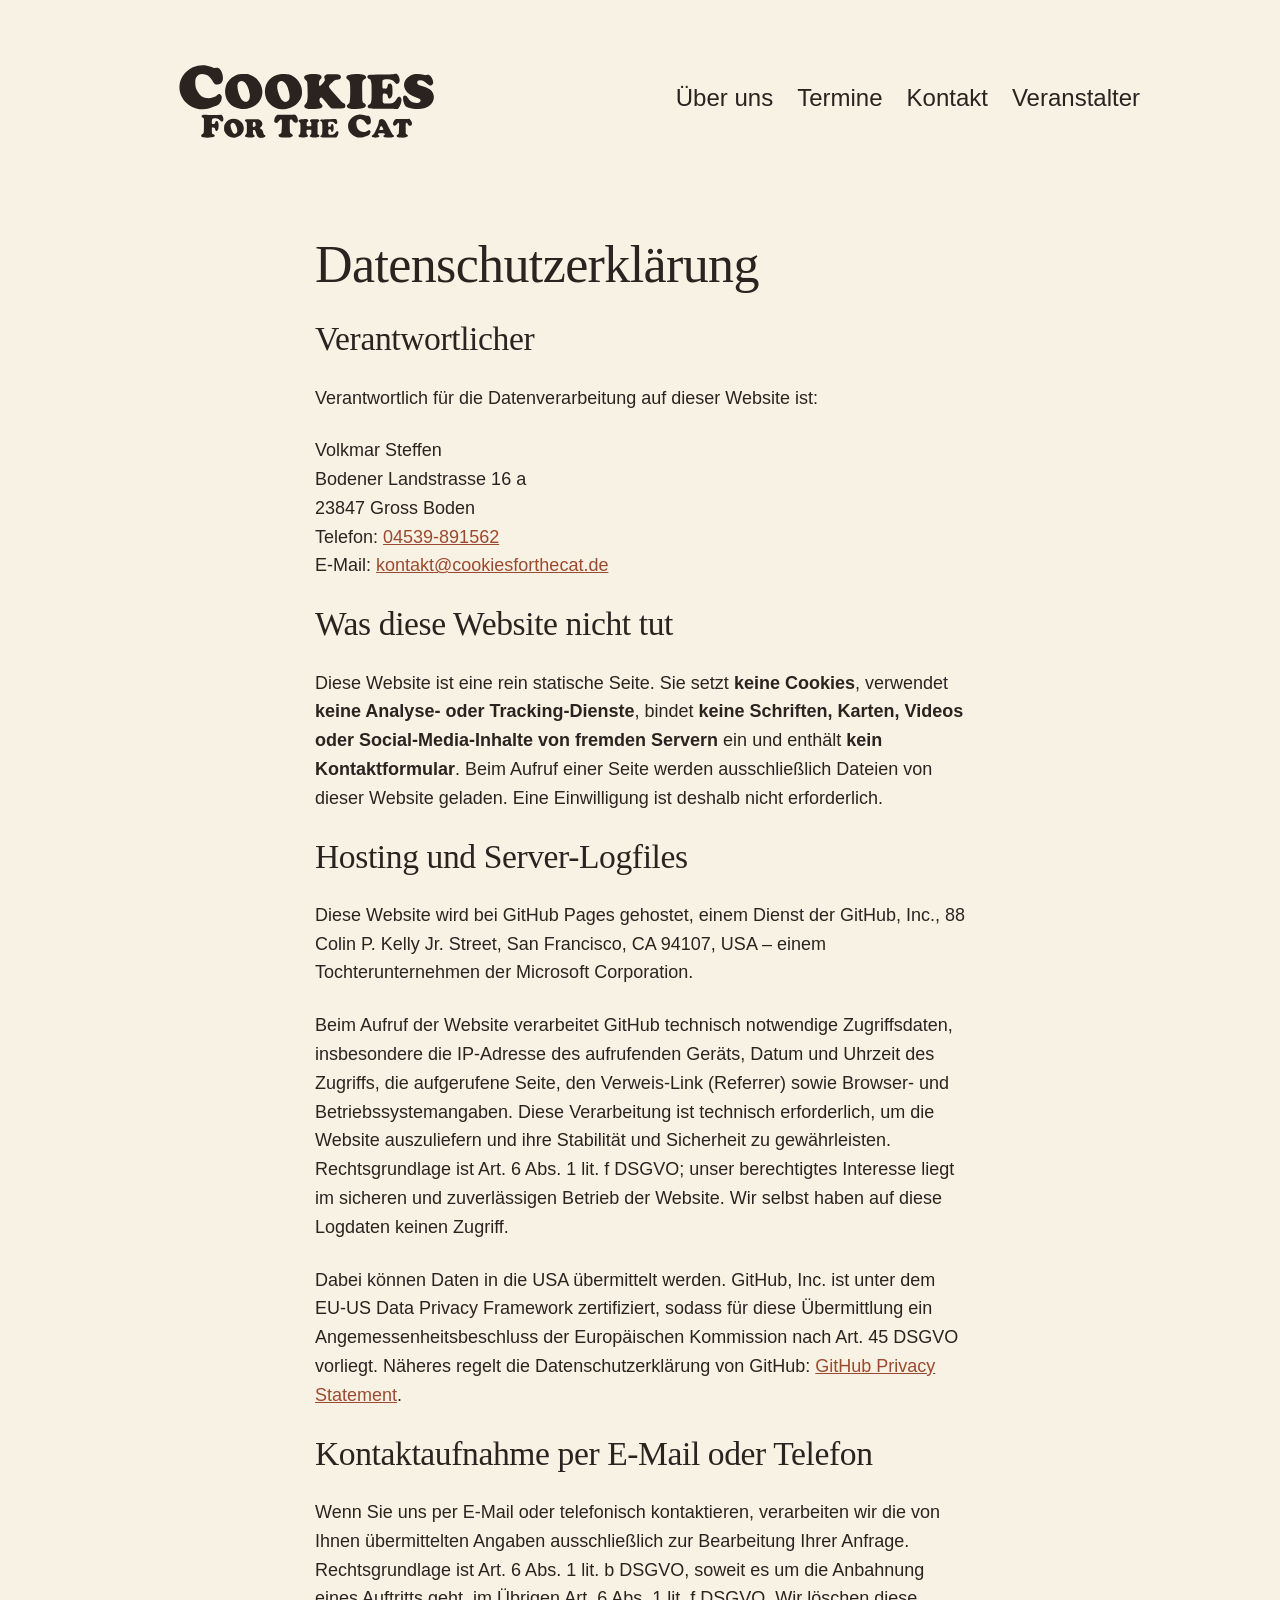
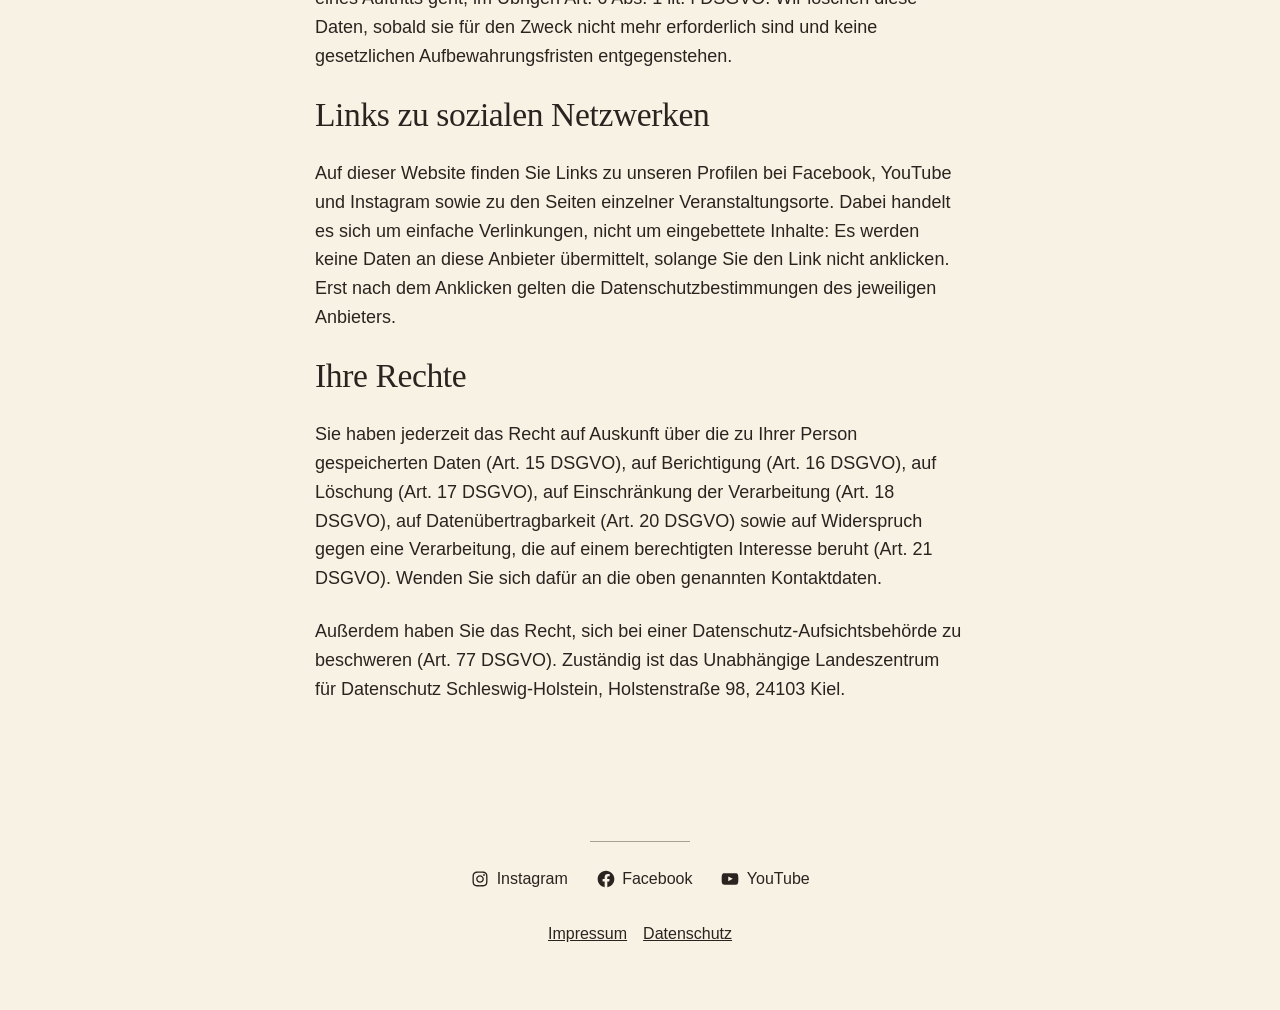
==== datenschutz/index.html @ 80572111 "Add schema.org markup, a share image and sitemap lastmod - MusicGroup on the home page: members, gen" ====
<!DOCTYPE html>
<html lang="de">
<head>
<meta charset="utf-8">
<meta name="viewport" content="width=device-width, initial-scale=1">
<title>Datenschutzerklärung – Cookies For The Cat</title>
<meta name="description" content="Wie diese Website mit personenbezogenen Daten umgeht: keine Cookies, kein Tracking, keine Inhalte von fremden Servern.">
<link rel="canonical" href="https://www.cookiesforthecat.de/datenschutz/">
<meta property="og:type" content="website">
<meta property="og:locale" content="de_DE">
<meta property="og:site_name" content="Cookies For The Cat">
<meta property="og:title" content="Datenschutzerklärung – Cookies For The Cat">
<meta property="og:description" content="Wie diese Website mit personenbezogenen Daten umgeht: keine Cookies, kein Tracking, keine Inhalte von fremden Servern.">
<meta property="og:url" content="https://www.cookiesforthecat.de/datenschutz/">
<meta property="og:image" content="https://www.cookiesforthecat.de/assets/img/share.jpg">
<meta property="og:image:width" content="1200">
<meta property="og:image:height" content="630">
<meta property="og:image:alt" content="Cookies For The Cat: Tula Kratzmann und Volkmar Steffen mit ihren Gitarren in einem Kornfeld.">
<meta name="twitter:card" content="summary_large_image">
<meta name="theme-color" content="#f8f2e4">
<link rel="icon" href="../favicon.ico" sizes="16x16 32x32 48x48">
<link rel="apple-touch-icon" href="../apple-touch-icon.png">
<link rel="stylesheet" href="../assets/style.css">
</head>
<body>

<a class="skip-link" href="#inhalt">Zum Inhalt springen</a>

<header class="site-header">
  <div class="wrap site-header-inner">
    <p class="site-title"><a href="../"><img src="../assets/wordmark.svg"
      alt="Cookies For The Cat" width="1386" height="314"></a></p>
    <nav class="site-nav" aria-label="Hauptnavigation">
      <ul>
        <li><a href="../ueber-uns/">Über uns</a></li>
        <li><a href="../termine/">Termine</a></li>
        <li><a href="../kontakt/">Kontakt</a></li>
        <li><a href="../veranstalter/">Veranstalter</a></li>
      </ul>
    </nav>
  </div>
</header>

<main id="inhalt" class="wrap">
  <div class="content">
    <h1>Datenschutzerklärung</h1>
  </div>

  <div class="content">
    <h2>Verantwortlicher</h2>
    <p>Verantwortlich für die Datenverarbeitung auf dieser Website ist:</p>
    <p>Volkmar Steffen<br>
      Bodener Landstrasse 16 a<br>
      23847 Gross Boden<br>
      Telefon: <a href="tel:+494539891562">04539-891562</a><br>
      E-Mail: <a href="mailto:kontakt@cookiesforthecat.de">kontakt@cookiesforthecat.de</a></p>

    <h2>Was diese Website nicht tut</h2>
    <p>Diese Website ist eine rein statische Seite. Sie setzt <strong>keine
      Cookies</strong>, verwendet <strong>keine Analyse- oder Tracking-Dienste</strong>,
      bindet <strong>keine Schriften, Karten, Videos oder Social-Media-Inhalte von
      fremden Servern</strong> ein und enthält <strong>kein Kontaktformular</strong>.
      Beim Aufruf einer Seite werden ausschließlich Dateien von dieser Website
      geladen. Eine Einwilligung ist deshalb nicht erforderlich.</p>

    <h2>Hosting und Server-Logfiles</h2>
    <p>Diese Website wird bei GitHub Pages gehostet, einem Dienst der GitHub, Inc.,
      88 Colin P. Kelly Jr. Street, San Francisco, CA 94107, USA – einem
      Tochterunternehmen der Microsoft Corporation.</p>
    <p>Beim Aufruf der Website verarbeitet GitHub technisch notwendige
      Zugriffsdaten, insbesondere die IP-Adresse des aufrufenden Geräts, Datum und
      Uhrzeit des Zugriffs, die aufgerufene Seite, den Verweis-Link (Referrer) sowie
      Browser- und Betriebssystemangaben. Diese Verarbeitung ist technisch
      erforderlich, um die Website auszuliefern und ihre Stabilität und Sicherheit
      zu gewährleisten. Rechtsgrundlage ist Art. 6 Abs. 1 lit. f DSGVO; unser
      berechtigtes Interesse liegt im sicheren und zuverlässigen Betrieb der
      Website. Wir selbst haben auf diese Logdaten keinen Zugriff.</p>
    <p>Dabei können Daten in die USA übermittelt werden. GitHub, Inc. ist unter dem
      EU-US Data Privacy Framework zertifiziert, sodass für diese Übermittlung ein
      Angemessenheitsbeschluss der Europäischen Kommission nach Art. 45 DSGVO
      vorliegt. Näheres regelt die Datenschutzerklärung von GitHub:
      <a href="https://docs.github.com/de/site-policy/privacy-policies/github-general-privacy-statement" rel="noopener" target="_blank">GitHub Privacy Statement</a>.</p>

    <h2>Kontaktaufnahme per E-Mail oder Telefon</h2>
    <p>Wenn Sie uns per E-Mail oder telefonisch kontaktieren, verarbeiten wir die
      von Ihnen übermittelten Angaben ausschließlich zur Bearbeitung Ihrer Anfrage.
      Rechtsgrundlage ist Art. 6 Abs. 1 lit. b DSGVO, soweit es um die Anbahnung
      eines Auftritts geht, im Übrigen Art. 6 Abs. 1 lit. f DSGVO. Wir löschen diese
      Daten, sobald sie für den Zweck nicht mehr erforderlich sind und keine
      gesetzlichen Aufbewahrungsfristen entgegenstehen.</p>

    <h2>Links zu sozialen Netzwerken</h2>
    <p>Auf dieser Website finden Sie Links zu unseren Profilen bei Facebook, YouTube
      und Instagram sowie zu den Seiten einzelner Veranstaltungsorte. Dabei handelt
      es sich um einfache Verlinkungen, nicht um eingebettete Inhalte: Es werden
      keine Daten an diese Anbieter übermittelt, solange Sie den Link nicht
      anklicken. Erst nach dem Anklicken gelten die Datenschutzbestimmungen des
      jeweiligen Anbieters.</p>

    <h2>Ihre Rechte</h2>
    <p>Sie haben jederzeit das Recht auf Auskunft über die zu Ihrer Person
      gespeicherten Daten (Art. 15 DSGVO), auf Berichtigung (Art. 16 DSGVO), auf
      Löschung (Art. 17 DSGVO), auf Einschränkung der Verarbeitung (Art. 18 DSGVO),
      auf Datenübertragbarkeit (Art. 20 DSGVO) sowie auf Widerspruch gegen eine
      Verarbeitung, die auf einem berechtigten Interesse beruht (Art. 21 DSGVO).
      Wenden Sie sich dafür an die oben genannten Kontaktdaten.</p>
    <p>Außerdem haben Sie das Recht, sich bei einer Datenschutz-Aufsichtsbehörde zu
      beschweren (Art. 77 DSGVO). Zuständig ist das Unabhängige Landeszentrum für
      Datenschutz Schleswig-Holstein, Holstenstraße 98, 24103 Kiel.</p>
  </div>
</main>

<footer class="site-footer">
  <div class="wrap">
    <hr class="footer-rule">
    <ul class="social">
        <li><a href="https://www.instagram.com/cookiesforthecat_de/" rel="noopener" target="_blank"><svg viewBox="0 0 24 24" aria-hidden="true" focusable="false"><path d="M12,4.622c2.403,0,2.688,0.009,3.637,0.052c0.877,0.04,1.354,0.187,1.671,0.31c0.42,0.163,0.72,0.358,1.035,0.673c0.315,0.315,0.51,0.615,0.673,1.035c0.123,0.317,0.27,0.794,0.31,1.671c0.043,0.949,0.052,1.234,0.052,3.637s-0.009,2.688-0.052,3.637c-0.04,0.877-0.187,1.354-0.31,1.671c-0.163,0.42-0.358,0.72-0.673,1.035c-0.315,0.315-0.615,0.51-1.035,0.673c-0.317,0.123-0.794,0.27-1.671,0.31c-0.949,0.043-1.233,0.052-3.637,0.052s-2.688-0.009-3.637-0.052c-0.877-0.04-1.354-0.187-1.671-0.31c-0.42-0.163-0.72-0.358-1.035-0.673c-0.315-0.315-0.51-0.615-0.673-1.035c-0.123-0.317-0.27-0.794-0.31-1.671C4.631,14.688,4.622,14.403,4.622,12s0.009-2.688,0.052-3.637c0.04-0.877,0.187-1.354,0.31-1.671c0.163-0.42,0.358-0.72,0.673-1.035c0.315-0.315,0.615-0.51,1.035-0.673c0.317-0.123,0.794-0.27,1.671-0.31C9.312,4.631,9.597,4.622,12,4.622 M12,3C9.556,3,9.249,3.01,8.289,3.054C7.331,3.098,6.677,3.25,6.105,3.472C5.513,3.702,5.011,4.01,4.511,4.511c-0.5,0.5-0.808,1.002-1.038,1.594C3.25,6.677,3.098,7.331,3.054,8.289C3.01,9.249,3,9.556,3,12c0,2.444,0.01,2.751,0.054,3.711c0.044,0.958,0.196,1.612,0.418,2.185c0.23,0.592,0.538,1.094,1.038,1.594c0.5,0.5,1.002,0.808,1.594,1.038c0.572,0.222,1.227,0.375,2.185,0.418C9.249,20.99,9.556,21,12,21s2.751-0.01,3.711-0.054c0.958-0.044,1.612-0.196,2.185-0.418c0.592-0.23,1.094-0.538,1.594-1.038c0.5-0.5,0.808-1.002,1.038-1.594c0.222-0.572,0.375-1.227,0.418-2.185C20.99,14.751,21,14.444,21,12s-0.01-2.751-0.054-3.711c-0.044-0.958-0.196-1.612-0.418-2.185c-0.23-0.592-0.538-1.094-1.038-1.594c-0.5-0.5-1.002-0.808-1.594-1.038c-0.572-0.222-1.227-0.375-2.185-0.418C14.751,3.01,14.444,3,12,3L12,3z M12,7.378c-2.552,0-4.622,2.069-4.622,4.622S9.448,16.622,12,16.622s4.622-2.069,4.622-4.622S14.552,7.378,12,7.378z M12,15c-1.657,0-3-1.343-3-3s1.343-3,3-3s3,1.343,3,3S13.657,15,12,15z M16.804,6.116c-0.596,0-1.08,0.484-1.08,1.08s0.484,1.08,1.08,1.08c0.596,0,1.08-0.484,1.08-1.08S17.401,6.116,16.804,6.116z"></path></svg><span>Instagram</span></a></li>
        <li><a href="https://www.facebook.com/CookiesForTheCat" rel="noopener" target="_blank"><svg viewBox="0 0 24 24" aria-hidden="true" focusable="false"><path d="M12 2C6.5 2 2 6.5 2 12c0 5 3.7 9.1 8.4 9.9v-7H7.9V12h2.5V9.8c0-2.5 1.5-3.9 3.8-3.9 1.1 0 2.2.2 2.2.2v2.5h-1.3c-1.2 0-1.6.8-1.6 1.6V12h2.8l-.4 2.9h-2.3v7C18.3 21.1 22 17 22 12c0-5.5-4.5-10-10-10z"></path></svg><span>Facebook</span></a></li>
        <li><a href="https://www.youtube.com/channel/UCidFSXmjvn1XzTlVbOlp90w" rel="noopener" target="_blank"><svg viewBox="0 0 24 24" aria-hidden="true" focusable="false"><path d="M21.8,8.001c0,0-0.195-1.378-0.795-1.985c-0.76-0.797-1.613-0.801-2.004-0.847c-2.799-0.202-6.997-0.202-6.997-0.202h-0.009c0,0-4.198,0-6.997,0.202C4.608,5.216,3.756,5.22,2.995,6.016C2.395,6.623,2.2,8.001,2.2,8.001S2,9.62,2,11.238v1.517c0,1.618,0.2,3.237,0.2,3.237s0.195,1.378,0.795,1.985c0.761,0.797,1.76,0.771,2.205,0.855c1.6,0.153,6.8,0.201,6.8,0.201s4.203-0.006,7.001-0.209c0.391-0.047,1.243-0.051,2.004-0.847c0.6-0.607,0.795-1.985,0.795-1.985s0.2-1.618,0.2-3.237v-1.517C22,9.62,21.8,8.001,21.8,8.001z M9.935,14.594l-0.001-5.62l5.404,2.82L9.935,14.594z"></path></svg><span>YouTube</span></a></li>
    </ul>
    <ul class="legal">
      <li><a href="../impressum/">Impressum</a></li>
      <li><a href="../datenschutz/">Datenschutz</a></li>
    </ul>
  </div>
</footer>

</body>
</html>
---- assets/style.css ----
/* Cookies For The Cat — cookiesforthecat.de
 *
 * Everything here is English: class names, custom properties, comments. The
 * content they describe is German. See AGENTS.md.
 */

/* ------------------------------------------------------------------- Tokens */

:root {
  /* WCAG AA: text 13.79:1, links 5.48:1, muted 5.33:1. */
  --color-background: #f8f2e4;
  --color-text: #2b2320;
  --color-text-rgb: 43, 35, 32;
  --color-accent: #9c4a2f;
  --color-muted: #6b625d;

  --width-text: 650px;
  --width-wide: 1000px;

  /* No webfont: Georgia on Apple and Windows, Noto Serif on Android. */
  --font-serif: Georgia, "Times New Roman", serif;
  --font-system: -apple-system, BlinkMacSystemFont, "Segoe UI", Roboto,
    Oxygen-Sans, Ubuntu, Cantarell, "Helvetica Neue", sans-serif;

  --size-small: 1rem;
  --size-medium: 1.125rem;
  --size-large: 1.5rem;
  --size-huge: clamp(1.4rem, 2.8vw, 1.65rem);
  --size-giant: clamp(1.65rem, 3.8vw, 2.1rem);
  --size-colossal: clamp(2.1rem, 4.7vw, 3.25rem);

  --space-block: 1.5rem;
  --space-gutter: max(1.25rem, 5vw);
  --space-section: clamp(2rem, 8vw, 6rem);
  --space-large: clamp(4rem, 10vw, 6rem);

  /* Applied twice between two gigs: once as margin, once as padding. */
  --space-gig: clamp(2rem, 8vw, 2.5rem);

  --line-tight: 1.15;
  --line-snug: 1.2;
  --line-medium: 1.4;
  --line-normal: 1.6;
}

/* ---------------------------------------------------------------------- Base */

*,
*::before,
*::after {
  box-sizing: border-box;
}

body {
  margin: 0;
  background-color: var(--color-background);
  color: var(--color-text);
  font-family: var(--font-system);
  font-size: var(--size-medium);
  line-height: var(--line-normal);
  -webkit-font-smoothing: antialiased;
  -moz-osx-font-smoothing: grayscale;
}

/* Georgia has nothing between regular and bold, and a large x-height. */
h1,
h2,
h3,
h4 {
  font-family: var(--font-serif);
  font-weight: 400;
  letter-spacing: -0.012em;
  margin: 0 0 var(--space-block);
}

h1 {
  font-size: var(--size-colossal);
  line-height: var(--line-tight);
}

h2 {
  font-size: var(--size-giant);
  line-height: var(--line-snug);
}

h3 {
  font-size: var(--size-huge);
  line-height: var(--line-tight);
}

p {
  margin: 0 0 var(--space-block);
}

a {
  color: var(--color-accent);
  text-decoration: underline;
}

a:hover {
  text-decoration: none;
}

/* Keyboard focus must be more visible than the resting state, not less. */
:focus-visible {
  outline: 2px solid var(--color-accent);
  outline-offset: 3px;
  border-radius: 2px;
}

img {
  max-width: 100%;
  height: auto;
  vertical-align: middle;
}

hr {
  border: 0;
  border-top: 1px solid currentColor;
  opacity: 0.4;
  margin: var(--space-section) 0;
}

/* Present in the accessibility tree, absent from the screen. The skip link
 * uses the same technique and reappears on keyboard focus. */
.visually-hidden,
.skip-link {
  /* Hidden text should not inherit a display size or weight. */
  font: inherit;
  position: absolute;
  width: 1px;
  height: 1px;
  margin: -1px;
  padding: 0;
  overflow: hidden;
  clip-path: inset(50%);
  white-space: nowrap;
}

.skip-link:focus {
  top: 0;
  left: 0;
  width: auto;
  height: auto;
  margin: 0;
  padding: 0.75rem 1rem;
  overflow: visible;
  clip-path: none;
  background: var(--color-background);
  color: var(--color-text);
  z-index: 10;
}

/* ------------------------------------------------------------------- Layout */

/* 1000px inside the padding, not including it. */
.wrap {
  width: 100%;
  max-width: calc(var(--width-wide) + 2 * var(--space-gutter));
  margin: 0 auto;
  padding-left: var(--space-gutter);
  padding-right: var(--space-gutter);
}

.content {
  max-width: var(--width-text);
  margin-left: auto;
  margin-right: auto;
}

.wide {
  max-width: var(--width-wide);
  margin-left: auto;
  margin-right: auto;
}

/* ------------------------------------------------------------------ Header */

.site-header {
  padding-top: var(--space-gutter);
  padding-bottom: var(--space-large);
}

.site-header-inner {
  display: flex;
  flex-wrap: wrap;
  align-items: baseline;
  justify-content: space-between;
  gap: var(--space-block);
}

/* The traced wordmark, not type; the aspect ratio lives in the SVG. */
.site-title {
  margin: 0;
  line-height: 0;
}

.site-title a {
  display: inline-block;
}

.site-title img {
  width: clamp(180px, 26vw, 340px);
  height: auto;
}

/* Below 700px the wordmark sits centred above the navigation. */
@media (max-width: 700px) {
  .site-header-inner {
    flex-direction: column;
    align-items: center;
    gap: var(--space-block);
  }

  .site-title img {
    width: min(68vw, 300px);
  }

  .site-nav ul {
    justify-content: center;
  }
}

.site-title a {
  color: inherit;
  text-decoration: none;
}

.site-title a:hover {
  text-decoration: underline;
}

/* No JavaScript, so no hamburger: the navigation wraps instead. */
.site-nav ul {
  display: flex;
  flex-wrap: wrap;
  justify-content: flex-end;
  gap: 0.5rem clamp(0.75rem, 2.5vw, 1.5rem);
  list-style: none;
  margin: 0;
  padding: 0;
  font-size: clamp(var(--size-medium), 3.2vw, var(--size-large));
}

.site-nav a {
  color: inherit;
  text-decoration: none;
}

.site-nav a:hover {
  text-decoration: underline;
}

.site-nav a[aria-current="page"] {
  text-decoration: underline;
  text-underline-offset: 0.2em;
}

/* ----------------------------------------------------------------- Content */

main {
  display: block;
}

main > * + * {
  margin-top: var(--space-block);
}

/* A hidden heading must not push a margin onto what follows. */
main > .visually-hidden + * {
  margin-top: 0;
}

.page-intro {
  margin-bottom: var(--space-section);
}

/* ----------------------------------------------------------------- Gig list */

/* Bracketed by the same hairline that divides the gigs inside it.
 * `0 auto`, not `0`: this list also carries .content, whose centring the
 * shorthand would undo. */
.gigs {
  margin: 0 auto;
  padding: var(--space-gig) 0;
  border-top: 1px solid currentColor;
  border-bottom: 1px solid currentColor;
  list-style: none;
}

.gig {
  margin: 0 0 var(--space-gig);
}

/* The list's own padding closes the gap under the last one. */
.gig:last-child {
  margin-bottom: 0;
}

/* A small line above the venue; the venue name carries the entry. */
.gig-date {
  font-size: var(--size-small);
  line-height: var(--line-medium);
  letter-spacing: 0.04em;
  color: var(--color-muted);
  margin-bottom: 0.15rem;
}

.gig-venue {
  font-family: var(--font-serif);
  font-size: var(--size-large);
  line-height: var(--line-snug);
  font-weight: 600;
  margin-bottom: 0.15rem;
}

.gig-address {
  font-size: var(--size-medium);
  line-height: var(--line-medium);
  margin-bottom: 0.6rem;
}

.gig-note {
  margin-bottom: 0;
}

/* Two notes on one gig need a gap between them. */
.gig-note + .gig-note {
  margin-top: 0.6rem;
}

/* Quiet next to the venue: not a second call to action. */
.gig-add {
  margin: 0.6rem 0 0;
  font-size: var(--size-small);
}

.gig + .gig {
  border-top: 1px solid currentColor;
  padding-top: var(--space-gig);
}

/* Archive: one line per gig. */
.archive {
  margin: 0;
  padding: 0;
  list-style: none;
}

/* Single-line entries need no paragraph spacing. */
.archive li {
  margin-bottom: 0.5rem;
}

/* The year as a quiet subheading — it should divide the list, not compete
 * with it. */
.archive-year {
  font-size: var(--size-large);
  line-height: var(--line-snug);
  margin-bottom: 0.75rem;
  padding-bottom: 0.4rem;
  border-bottom: 1px solid rgba(var(--color-text-rgb), 0.15);
}

.archive time {
  font-variant-numeric: tabular-nums;
}

/* ---------------------------------------------------------------- Press kit */

/* Image left, caption right (40/60); stacked on a narrow screen. */
.kit {
  margin: 0;
  padding: 0;
  list-style: none;
}

.kit li {
  display: grid;
  grid-template-columns: 40% 60%;
  align-items: center;
  gap: 0 var(--space-block);
  margin-bottom: var(--space-block);
}

.kit figure {
  margin: 0;
}

/* The full-resolution file is only fetched on click. */
.kit figure a {
  display: block;
  line-height: 0;
}

/* The posters are white sheets and need an edge against the cream. */
.kit img {
  width: 100%;
  box-shadow: 0 1px 2px rgba(var(--color-text-rgb), 0.08),
    0 6px 18px rgba(var(--color-text-rgb), 0.10);
}

.kit .kit-title {
  display: block;
  font-size: var(--size-medium);
  line-height: var(--line-medium);
}

.kit .kit-meta {
  display: block;
  color: var(--color-muted);
  font-size: var(--size-small);
}

/* Secondary download, e.g. the poster as an image rather than a fillable PDF. */
.kit .kit-alt {
  display: inline-block;
  margin-top: 0.4rem;
  font-size: var(--size-small);
}

@media (max-width: 700px) {
  .kit li {
    grid-template-columns: 1fr;
    gap: var(--space-block);
  }
}

/* Two per row. Top-aligned, so a landscape photo beside a portrait poster
 * keeps its own height. */
@media (min-width: 900px) {
  .kit {
    display: grid;
    grid-template-columns: 1fr 1fr;
    align-items: start;
    gap: calc(var(--space-block) * 2) var(--space-block);
  }

  .kit li {
    grid-template-columns: 48% 52%;
    margin-bottom: 0;
  }
}

/* ----------------------------------------------------------------- Footer */

/* 4rem padding, 50px above the short rule. */
.site-footer {
  padding-top: 4rem;
  padding-bottom: 4rem;
  text-align: center;
}

.footer-rule {
  width: 100px;
  margin: 50px auto var(--space-block);
  border: 0;
  border-top: 1px solid currentColor;
}

/* `0 auto`, not `0`: on the contact page this list also carries .content. */
.social {
  display: flex;
  flex-wrap: wrap;
  align-items: center;
  justify-content: center;
  gap: clamp(0.9rem, 3vw, 1.75rem);
  list-style: none;
  margin: 0 auto;
  padding: 0;
  font-size: var(--size-small);
}

.social a {
  display: inline-flex;
  align-items: center;
  gap: 0.4em;
  color: inherit;
  text-decoration: none;
}

.social a:hover {
  text-decoration: underline;
}

.social svg {
  width: 1.25em;
  height: 1.25em;
  fill: currentColor;
  flex: none;
}

/* Below 345px three labelled links do not fit on one line, so only the icons
 * show; the names stay in the accessibility tree. */
@media (max-width: 345px) {
  .site-footer .social span {
    position: absolute;
    width: 1px;
    height: 1px;
    margin: -1px;
    padding: 0;
    overflow: hidden;
    clip-path: inset(50%);
    white-space: nowrap;
  }

  .site-footer .social svg {
    width: 1.75em;
    height: 1.75em;
  }

  .site-footer .social {
    gap: 1.75rem;
  }
}

/* The contact page's own row, larger than the footer's. */
.social-inline {
  justify-content: flex-start;
  margin-top: var(--space-block);
  font-size: var(--size-medium);
}

/* Only where there is room: at 1.5rem the links wrap on a phone. */
@media (min-width: 700px) {
  .social-inline {
    gap: clamp(1.25rem, 4vw, 2.25rem);
    font-size: var(--size-large);
  }
}

.legal {
  display: flex;
  flex-wrap: wrap;
  justify-content: center;
  gap: 1rem;
  list-style: none;
  margin: var(--space-block) 0 0;
  padding: 0;
  font-size: var(--size-small);
}

.legal a {
  color: inherit;
}

/* -------------------------------------------------------------- Home page */

/* The display width sits in the img attributes, so it holds without CSS. */
.centred {
  text-align: center;
}

/* Wider than the text under it; 800px is 2x the 1600px file. */
.photo {
  max-width: 800px;
  margin-left: auto;
  margin-right: auto;
}

.photo img {
  width: 100%;
}
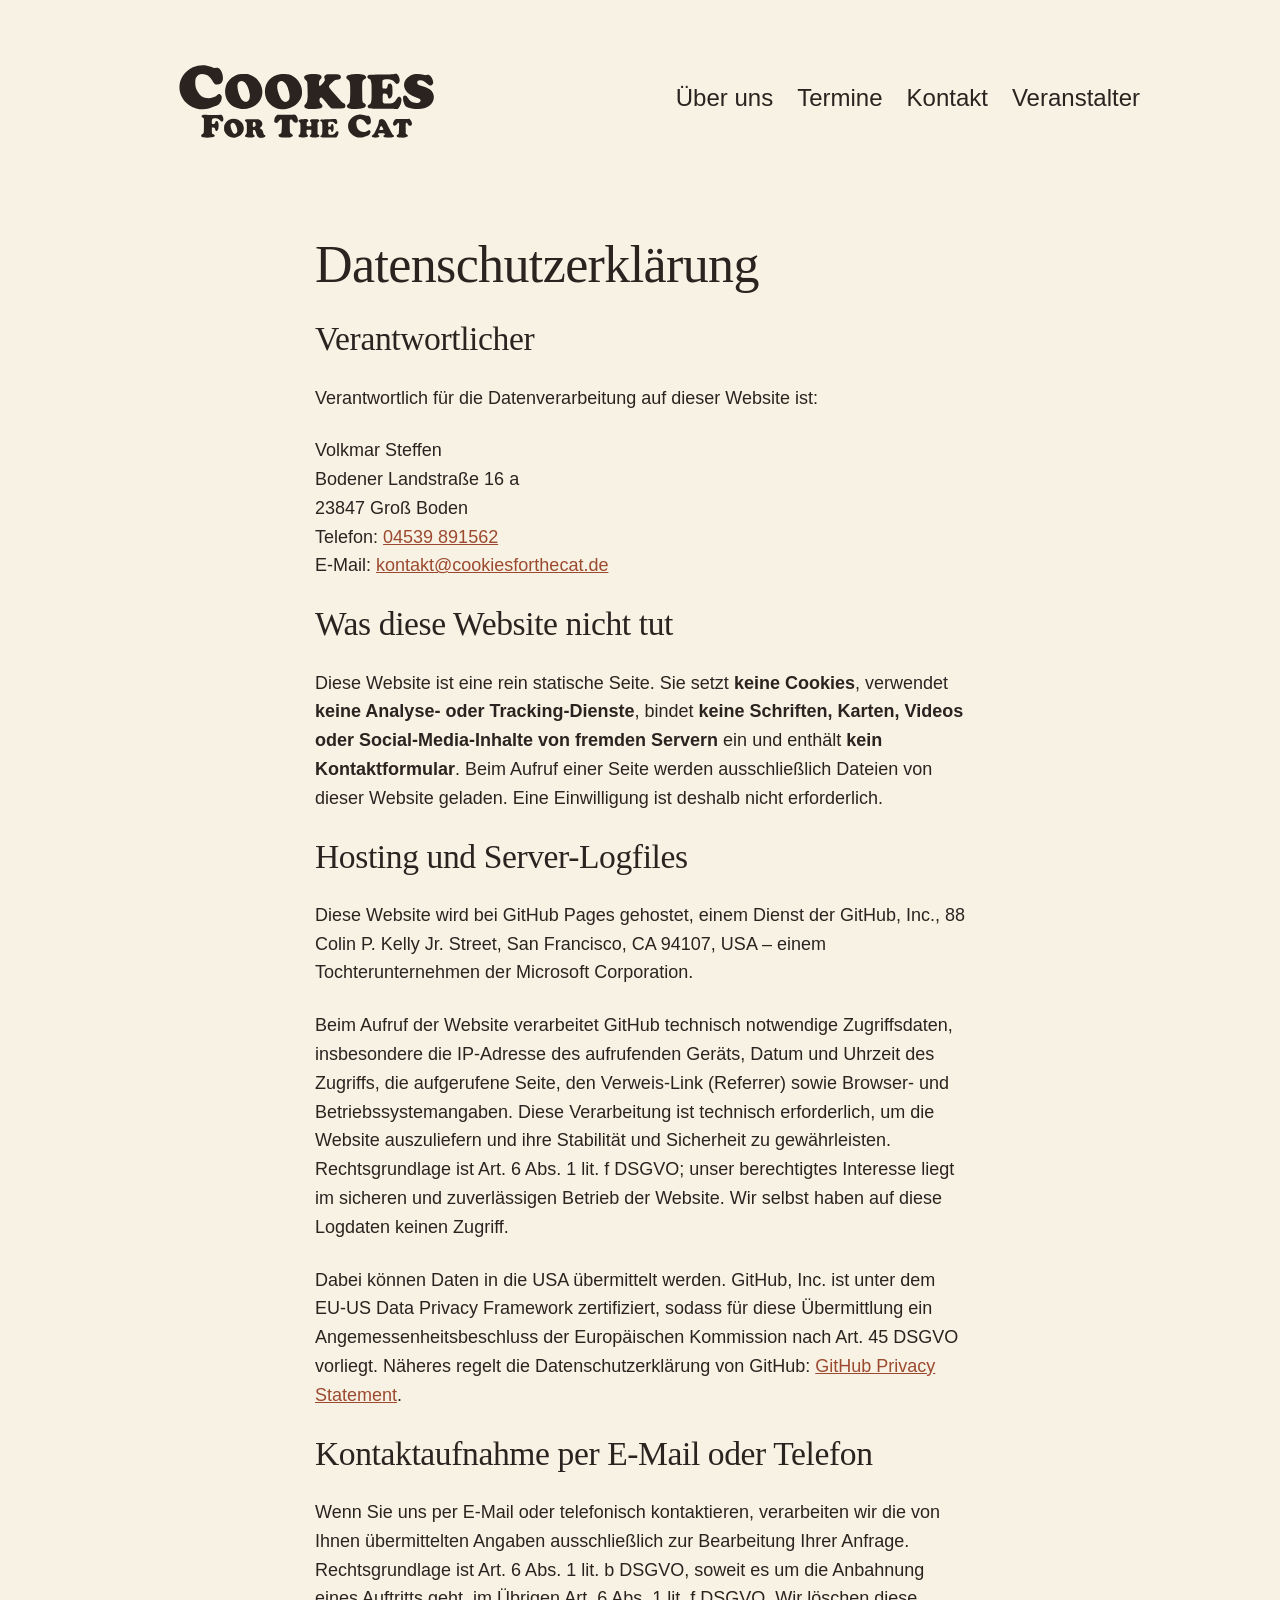
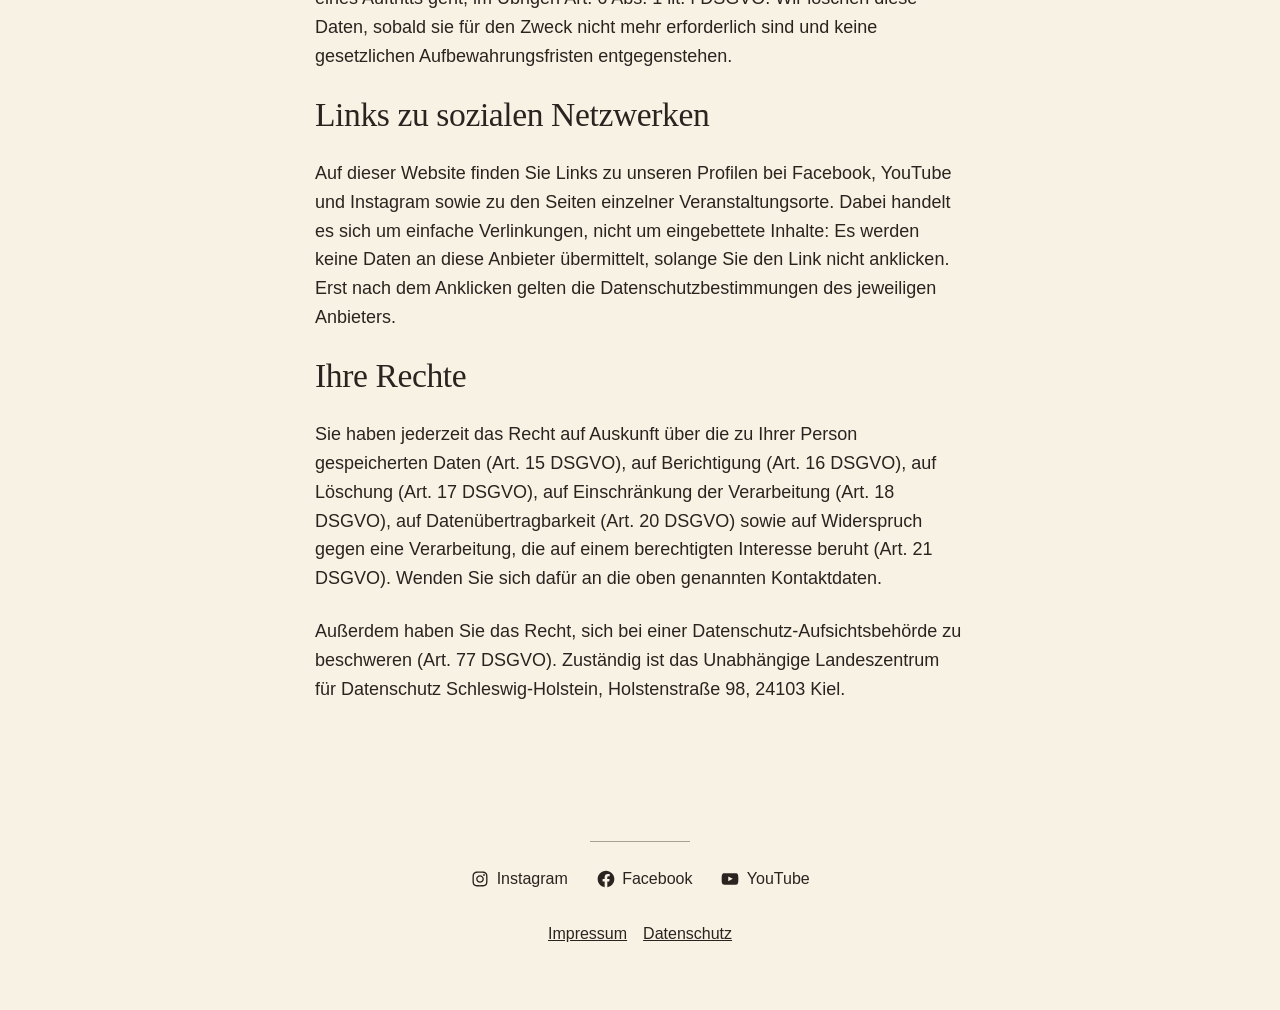
==== commit 7ddc5dd3: "Fix the address spelling and the phone formatting Impressum and Datenschutz: Landstraße and Groß Bod" ====
--- a/datenschutz/index.html
+++ b/datenschutz/index.html
@@ -50,9 +50,9 @@
     <h2>Verantwortlicher</h2>
     <p>Verantwortlich für die Datenverarbeitung auf dieser Website ist:</p>
     <p>Volkmar Steffen<br>
-      Bodener Landstrasse 16 a<br>
-      23847 Gross Boden<br>
-      Telefon: <a href="tel:+494539891562">04539-891562</a><br>
+      Bodener Landstraße 16 a<br>
+      23847 Groß Boden<br>
+      Telefon: <a href="tel:+494539891562">04539 891562</a><br>
       E-Mail: <a href="mailto:kontakt@cookiesforthecat.de">kontakt@cookiesforthecat.de</a></p>
 
     <h2>Was diese Website nicht tut</h2>
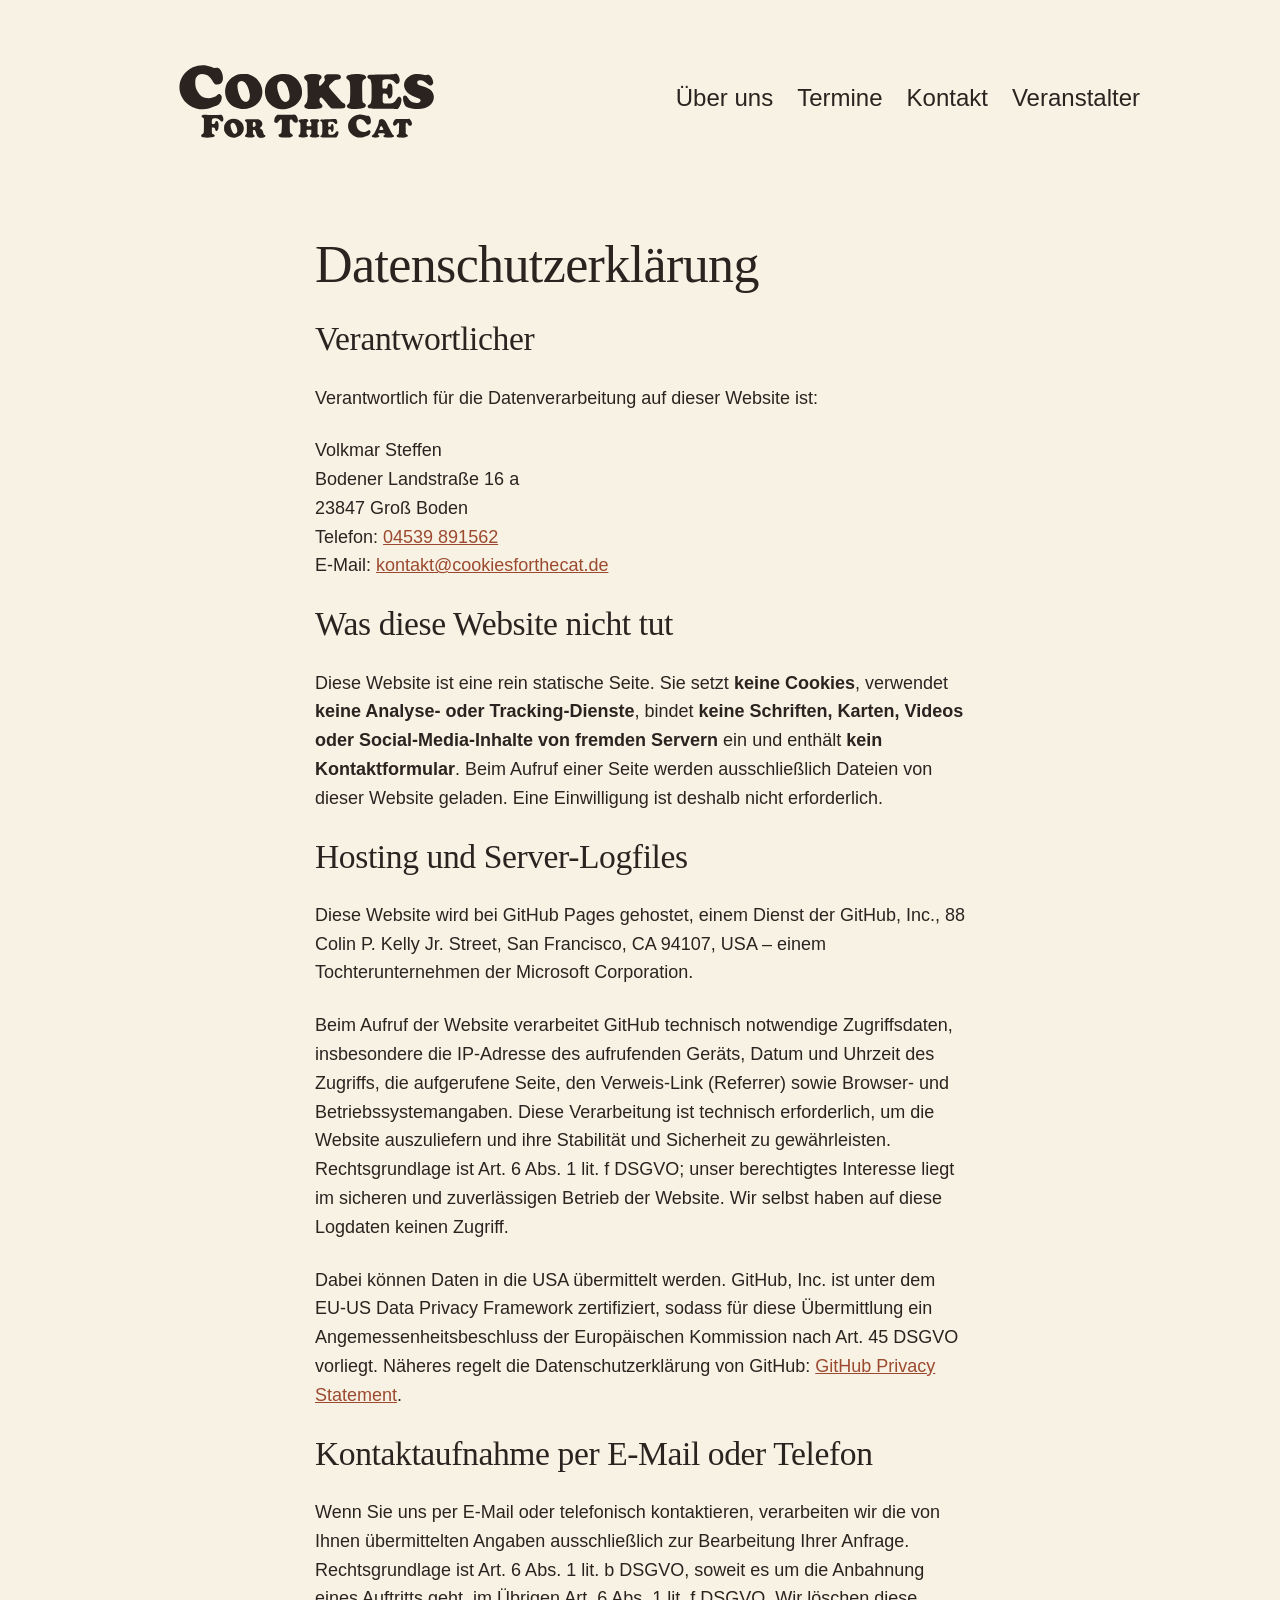
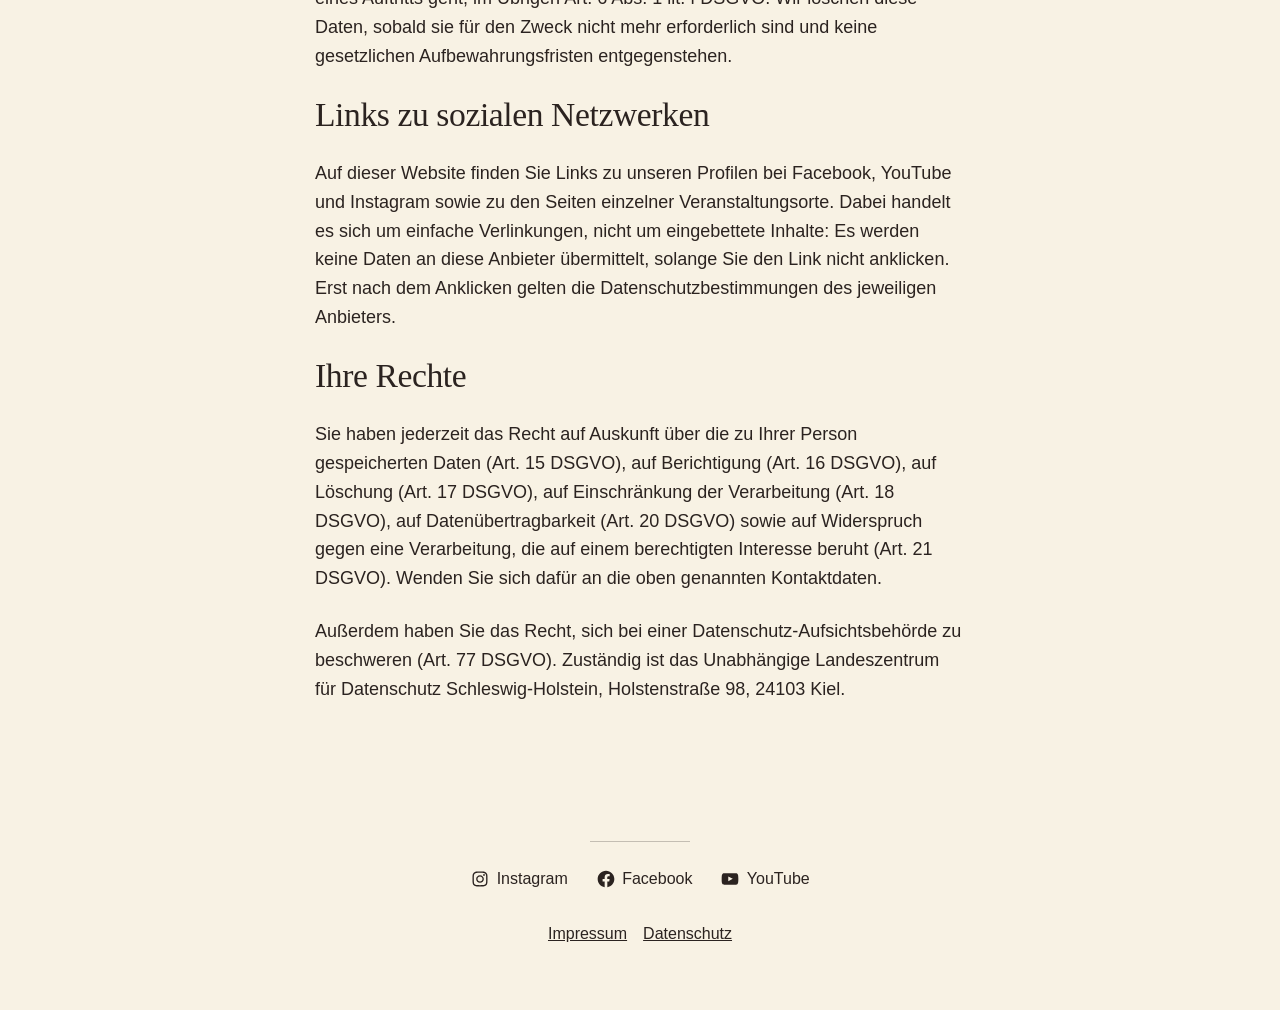
==== commit 7fe920b5: "HTML audit: figcaption, address, indentation - Press kit: nine classless <div> become <figcaption> i" ====
--- a/datenschutz/index.html
+++ b/datenschutz/index.html
@@ -20,6 +20,7 @@
 <meta name="theme-color" content="#f8f2e4">
 <link rel="icon" href="../favicon.ico" sizes="16x16 32x32 48x48">
 <link rel="apple-touch-icon" href="../apple-touch-icon.png">
+<link rel="manifest" href="../site.webmanifest">
 <link rel="stylesheet" href="../assets/style.css">
 </head>
 <body>
@@ -49,11 +50,11 @@
   <div class="content">
     <h2>Verantwortlicher</h2>
     <p>Verantwortlich für die Datenverarbeitung auf dieser Website ist:</p>
-    <p>Volkmar Steffen<br>
+    <address>Volkmar Steffen<br>
       Bodener Landstraße 16 a<br>
       23847 Groß Boden<br>
       Telefon: <a href="tel:+494539891562">04539 891562</a><br>
-      E-Mail: <a href="mailto:kontakt@cookiesforthecat.de">kontakt@cookiesforthecat.de</a></p>
+      E-Mail: <a href="mailto:kontakt@cookiesforthecat.de">kontakt@cookiesforthecat.de</a></address>
 
     <h2>Was diese Website nicht tut</h2>
     <p>Diese Website ist eine rein statische Seite. Sie setzt <strong>keine
--- a/assets/style.css
+++ b/assets/style.css
@@ -13,6 +13,12 @@
   --color-text-rgb: 43, 35, 32;
   --color-accent: #9c4a2f;
   --color-muted: #6b625d;
+
+  /* One strength for every rule on the site. There were three. */
+  --color-rule: rgba(var(--color-text-rgb), 0.25);
+  /* The blue from the painted wall on Plakat 2, so focus is the band's own
+   * colour and not a second terracotta. 6.65:1 on the paper. */
+  --color-focus: #2f5591;
 
   --width-text: 650px;
   --width-wide: 1000px;
@@ -103,9 +109,16 @@
 
 /* Keyboard focus must be more visible than the resting state, not less. */
 :focus-visible {
-  outline: 2px solid var(--color-accent);
+  outline: 2px solid var(--color-focus);
   outline-offset: 3px;
   border-radius: 2px;
+}
+
+/* <address> is the right element for the contact details; its default italic
+ * is not what we want. */
+address {
+  font-style: normal;
+  margin: 0 0 var(--space-block);
 }
 
 img {
@@ -116,8 +129,7 @@
 
 hr {
   border: 0;
-  border-top: 1px solid currentColor;
-  opacity: 0.4;
+  border-top: 1px solid var(--color-rule);
   margin: var(--space-section) 0;
 }
 
@@ -283,8 +295,8 @@
 .gigs {
   margin: 0 auto;
   padding: var(--space-gig) 0;
-  border-top: 1px solid currentColor;
-  border-bottom: 1px solid currentColor;
+  border-top: 1px solid var(--color-rule);
+  border-bottom: 1px solid var(--color-rule);
   list-style: none;
 }
 
@@ -320,6 +332,11 @@
   margin-bottom: 0.6rem;
 }
 
+.gig-note,
+.gig-address {
+  overflow-wrap: anywhere;
+}
+
 .gig-note {
   margin-bottom: 0;
 }
@@ -336,7 +353,7 @@
 }
 
 .gig + .gig {
-  border-top: 1px solid currentColor;
+  border-top: 1px solid var(--color-rule);
   padding-top: var(--space-gig);
 }
 
@@ -359,7 +376,8 @@
   line-height: var(--line-snug);
   margin-bottom: 0.75rem;
   padding-bottom: 0.4rem;
-  border-bottom: 1px solid rgba(var(--color-text-rgb), 0.15);
+  color: var(--color-accent);
+  border-bottom: 1px solid var(--color-rule);
 }
 
 .archive time {
@@ -375,20 +393,16 @@
   list-style: none;
 }
 
-.kit li {
+.kit figure {
   display: grid;
   grid-template-columns: 40% 60%;
   align-items: center;
   gap: 0 var(--space-block);
-  margin-bottom: var(--space-block);
-}
-
-.kit figure {
-  margin: 0;
+  margin: 0 0 var(--space-block);
 }
 
 /* The full-resolution file is only fetched on click. */
-.kit figure a {
+.kit figure > a {
   display: block;
   line-height: 0;
 }
@@ -420,7 +434,7 @@
 }
 
 @media (max-width: 700px) {
-  .kit li {
+  .kit figure {
     grid-template-columns: 1fr;
     gap: var(--space-block);
   }
@@ -436,7 +450,7 @@
     gap: calc(var(--space-block) * 2) var(--space-block);
   }
 
-  .kit li {
+  .kit figure {
     grid-template-columns: 48% 52%;
     margin-bottom: 0;
   }
@@ -455,7 +469,7 @@
   width: 100px;
   margin: 50px auto var(--space-block);
   border: 0;
-  border-top: 1px solid currentColor;
+  border-top: 1px solid var(--color-rule);
 }
 
 /* `0 auto`, not `0`: on the contact page this list also carries .content. */
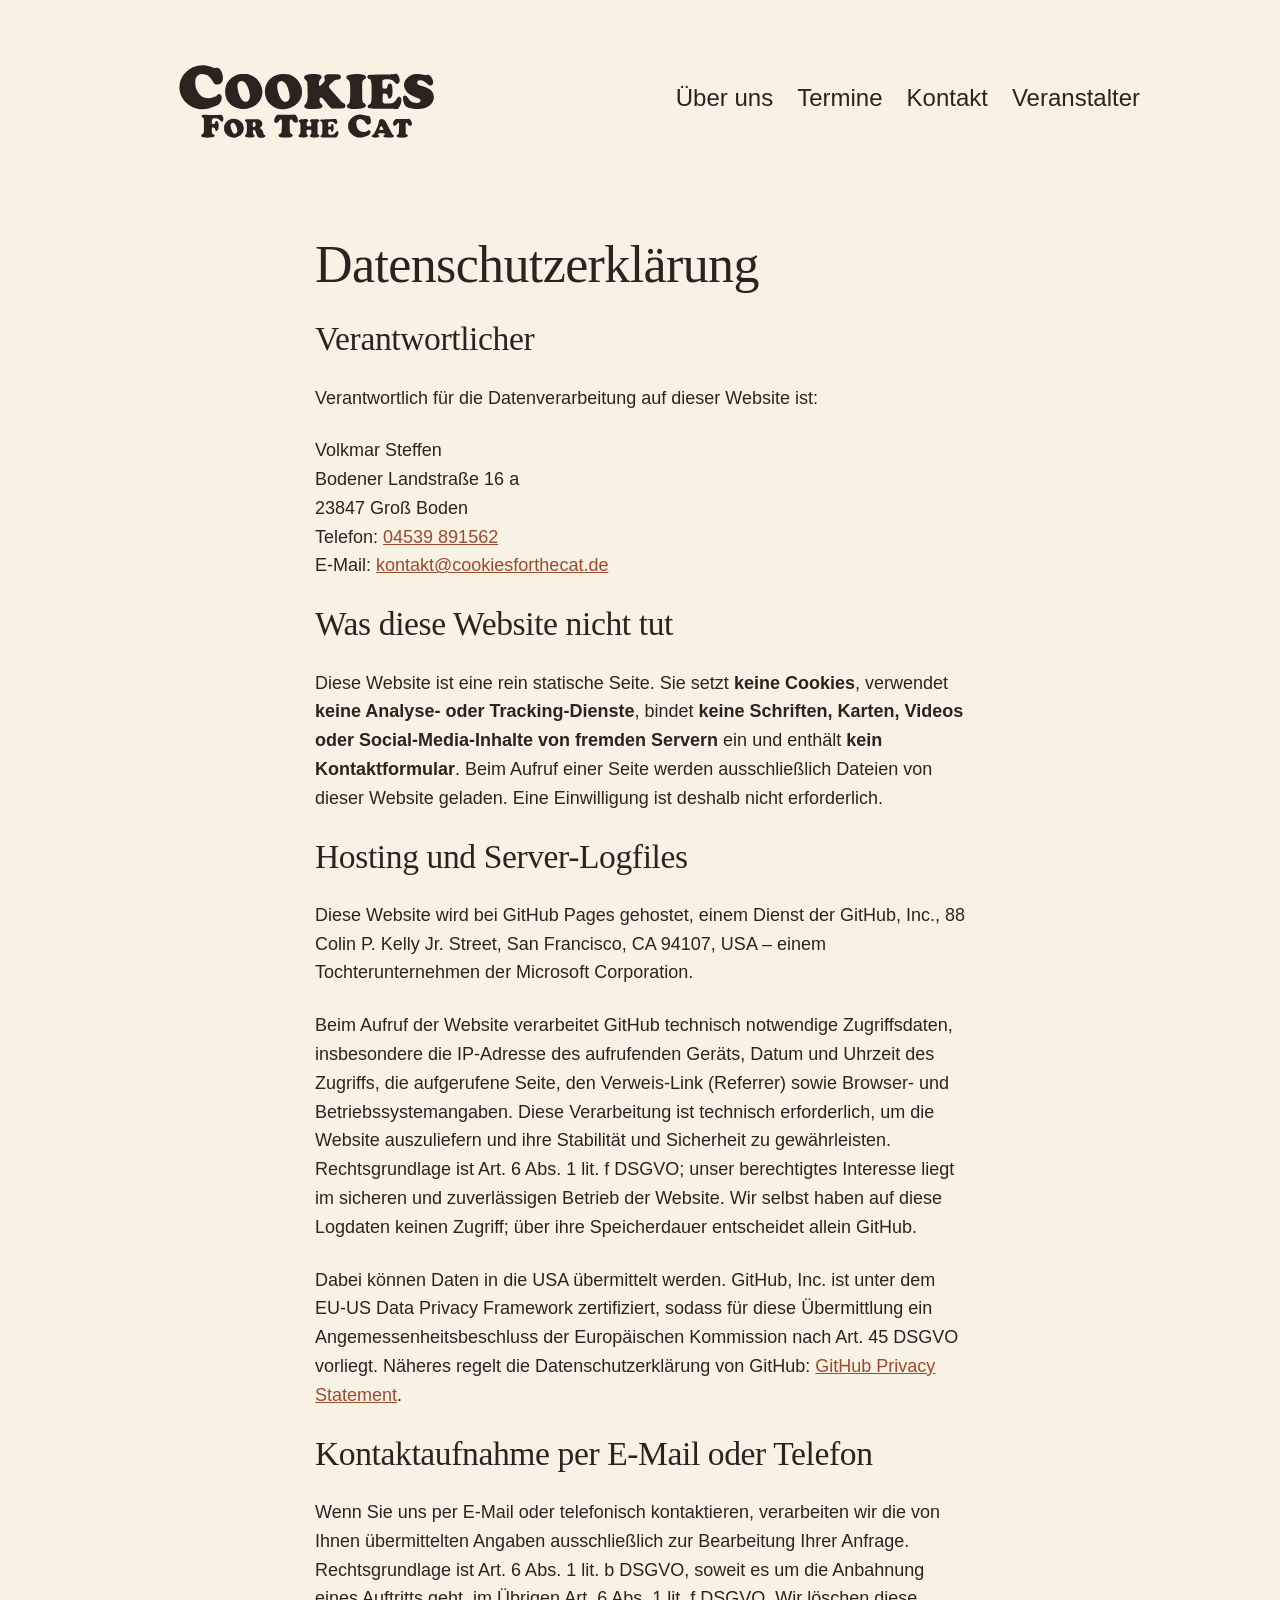
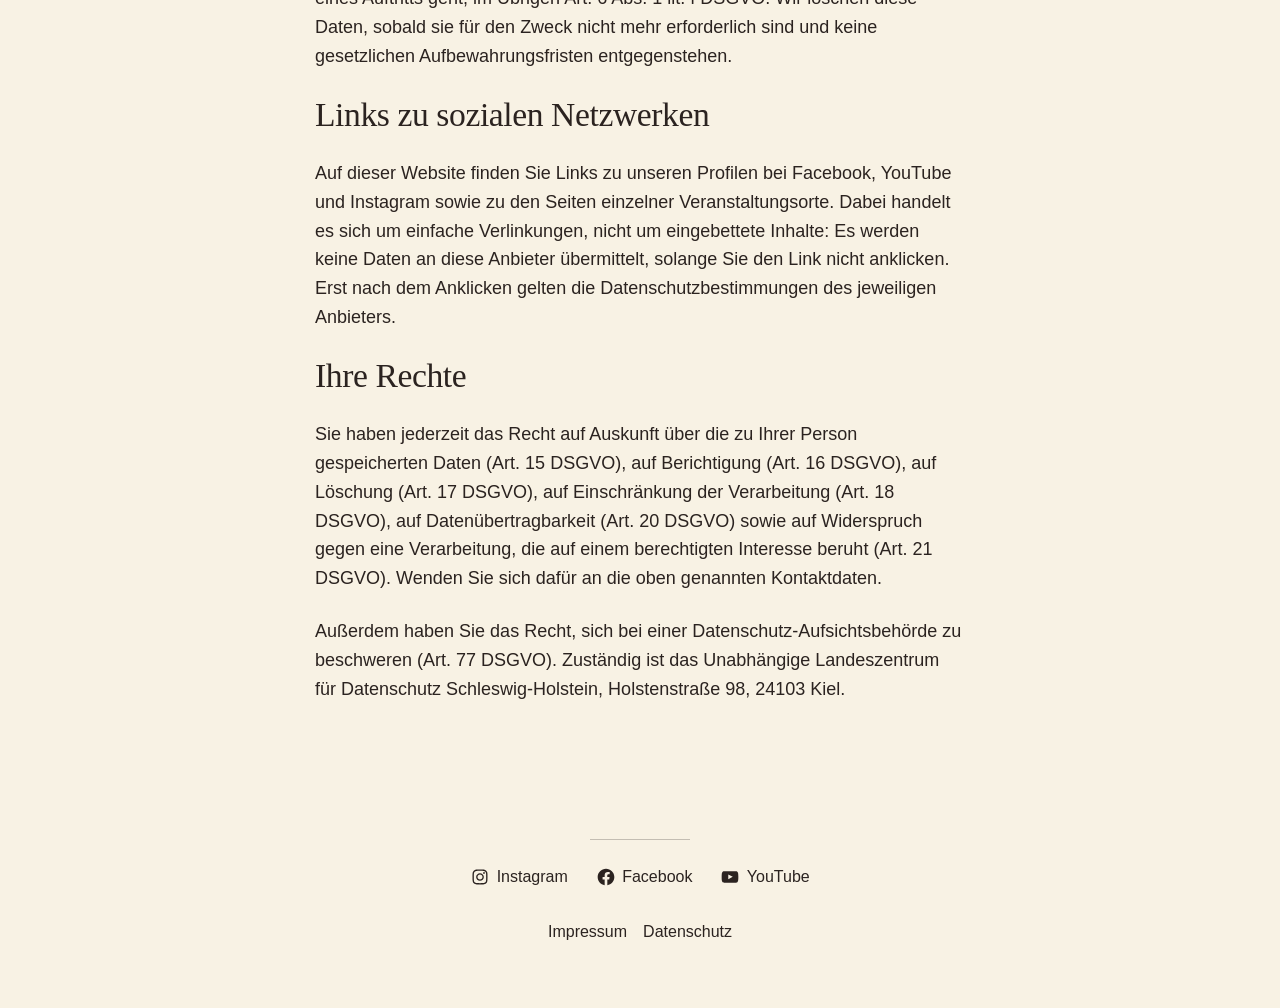
==== commit 069d8be6: "Cut the disclaimer from the Impressum; name who decides the log retention The Haftungsausschluss was" ====
--- a/datenschutz/index.html
+++ b/datenschutz/index.html
@@ -75,7 +75,8 @@
       erforderlich, um die Website auszuliefern und ihre Stabilität und Sicherheit
       zu gewährleisten. Rechtsgrundlage ist Art. 6 Abs. 1 lit. f DSGVO; unser
       berechtigtes Interesse liegt im sicheren und zuverlässigen Betrieb der
-      Website. Wir selbst haben auf diese Logdaten keinen Zugriff.</p>
+      Website. Wir selbst haben auf diese Logdaten keinen Zugriff; über ihre
+      Speicherdauer entscheidet allein GitHub.</p>
     <p>Dabei können Daten in die USA übermittelt werden. GitHub, Inc. ist unter dem
       EU-US Data Privacy Framework zertifiziert, sodass für diese Übermittlung ein
       Angemessenheitsbeschluss der Europäischen Kommission nach Art. 45 DSGVO
--- a/assets/style.css
+++ b/assets/style.css
@@ -10,15 +10,23 @@
   /* WCAG AA: text 13.79:1, links 5.48:1, muted 5.33:1. */
   --color-background: #f8f2e4;
   --color-text: #2b2320;
-  --color-text-rgb: 43, 35, 32;
   --color-accent: #9c4a2f;
   --color-muted: #6b625d;
 
-  /* One strength for every rule on the site. There were three. */
-  --color-rule: rgba(var(--color-text-rgb), 0.25);
+  /* The wheat field and the embroidery on the dress, both from Plakat 1.
+   * The selection tint only. It is never text, so it needs no text contrast. */
+  --color-gold: #a8752a;
   /* The blue from the painted wall on Plakat 2, so focus is the band's own
    * colour and not a second terracotta. 6.65:1 on the paper. */
   --color-focus: #2f5591;
+
+  /* The flyer and the press-kit posters are white sheets, and need an edge
+   * against the cream. */
+  --shadow-sheet: 0 1px 2px color-mix(in srgb, var(--color-text) 8%, transparent),
+    0 6px 18px color-mix(in srgb, var(--color-text) 10%, transparent);
+
+  /* One strength for every rule on the site. */
+  --color-rule: color-mix(in srgb, var(--color-text) 25%, transparent);
 
   --width-text: 650px;
   --width-wide: 1000px;
@@ -35,13 +43,18 @@
   --size-giant: clamp(1.65rem, 3.8vw, 2.1rem);
   --size-colossal: clamp(2.1rem, 4.7vw, 3.25rem);
 
+  /* Everything below --space-block, on the same 4px grid. */
+  --space-hair: 0.25rem;
+  --space-tight: 0.5rem;
+  --space-snug: 0.75rem;
+
   --space-block: 1.5rem;
   --space-gutter: max(1.25rem, 5vw);
   --space-section: clamp(2rem, 8vw, 6rem);
   --space-large: clamp(4rem, 10vw, 6rem);
 
-  /* Applied twice between two gigs: once as margin, once as padding. */
-  --space-gig: clamp(2rem, 8vw, 2.5rem);
+  /* Applied twice between two gigs, and under the flyer on the home page. */
+  --space-loose: clamp(2rem, 8vw, 2.5rem);
 
   --line-tight: 1.15;
   --line-snug: 1.2;
@@ -76,6 +89,7 @@
   font-family: var(--font-serif);
   font-weight: 400;
   letter-spacing: -0.012em;
+  overflow-wrap: anywhere;
   margin: 0 0 var(--space-block);
 }
 
@@ -94,7 +108,8 @@
   line-height: var(--line-tight);
 }
 
-p {
+p,
+figure {
   margin: 0 0 var(--space-block);
 }
 
@@ -105,6 +120,12 @@
 
 a:hover {
   text-decoration: none;
+}
+
+/* 15% is as strong as the tint can go while every text colour on the site
+ * still clears AA against it; links are the tightest at 4.65:1. */
+::selection {
+  background: color-mix(in srgb, var(--color-gold) 15%, transparent);
 }
 
 /* Keyboard focus must be more visible than the resting state, not less. */
@@ -125,12 +146,6 @@
   max-width: 100%;
   height: auto;
   vertical-align: middle;
-}
-
-hr {
-  border: 0;
-  border-top: 1px solid var(--color-rule);
-  margin: var(--space-section) 0;
 }
 
 /* Present in the accessibility tree, absent from the screen. The skip link
@@ -155,7 +170,7 @@
   width: auto;
   height: auto;
   margin: 0;
-  padding: 0.75rem 1rem;
+  padding: var(--space-snug) 1rem;
   overflow: visible;
   clip-path: none;
   background: var(--color-background);
@@ -170,20 +185,17 @@
   width: 100%;
   max-width: calc(var(--width-wide) + 2 * var(--space-gutter));
   margin: 0 auto;
-  padding-left: var(--space-gutter);
-  padding-right: var(--space-gutter);
+  padding-inline: var(--space-gutter);
 }
 
 .content {
   max-width: var(--width-text);
-  margin-left: auto;
-  margin-right: auto;
+  margin-inline: auto;
 }
 
 .wide {
   max-width: var(--width-wide);
-  margin-left: auto;
-  margin-right: auto;
+  margin-inline: auto;
 }
 
 /* ------------------------------------------------------------------ Header */
@@ -209,6 +221,8 @@
 
 .site-title a {
   display: inline-block;
+  color: inherit;
+  text-decoration: none;
 }
 
 .site-title img {
@@ -233,11 +247,6 @@
   }
 }
 
-.site-title a {
-  color: inherit;
-  text-decoration: none;
-}
-
 .site-title a:hover {
   text-decoration: underline;
 }
@@ -247,7 +256,7 @@
   display: flex;
   flex-wrap: wrap;
   justify-content: flex-end;
-  gap: 0.5rem clamp(0.75rem, 2.5vw, 1.5rem);
+  gap: var(--space-tight) clamp(var(--space-snug), 2.5vw, 1.5rem);
   list-style: none;
   margin: 0;
   padding: 0;
@@ -270,10 +279,6 @@
 
 /* ----------------------------------------------------------------- Content */
 
-main {
-  display: block;
-}
-
 main > * + * {
   margin-top: var(--space-block);
 }
@@ -288,20 +293,28 @@
 }
 
 /* ----------------------------------------------------------------- Gig list */
+
+/* Venue names, notes and archive lines come from the calendar, so any of
+ * them can arrive as one unbreakable word. */
+.gigs,
+.archive,
+.kit-meta {
+  overflow-wrap: anywhere;
+}
 
 /* Bracketed by the same hairline that divides the gigs inside it.
  * `0 auto`, not `0`: this list also carries .content, whose centring the
  * shorthand would undo. */
 .gigs {
   margin: 0 auto;
-  padding: var(--space-gig) 0;
+  padding: var(--space-loose) 0;
   border-top: 1px solid var(--color-rule);
   border-bottom: 1px solid var(--color-rule);
   list-style: none;
 }
 
 .gig {
-  margin: 0 0 var(--space-gig);
+  margin: 0 0 var(--space-loose);
 }
 
 /* The list's own padding closes the gap under the last one. */
@@ -315,26 +328,21 @@
   line-height: var(--line-medium);
   letter-spacing: 0.04em;
   color: var(--color-muted);
-  margin-bottom: 0.15rem;
+  margin-bottom: var(--space-hair);
 }
 
 .gig-venue {
   font-family: var(--font-serif);
   font-size: var(--size-large);
   line-height: var(--line-snug);
-  font-weight: 600;
-  margin-bottom: 0.15rem;
+  font-weight: 700;
+  margin-bottom: var(--space-hair);
 }
 
 .gig-address {
   font-size: var(--size-medium);
   line-height: var(--line-medium);
-  margin-bottom: 0.6rem;
-}
-
-.gig-note,
-.gig-address {
-  overflow-wrap: anywhere;
+  margin-bottom: var(--space-tight);
 }
 
 .gig-note {
@@ -343,18 +351,18 @@
 
 /* Two notes on one gig need a gap between them. */
 .gig-note + .gig-note {
-  margin-top: 0.6rem;
+  margin-top: var(--space-tight);
 }
 
 /* Quiet next to the venue: not a second call to action. */
 .gig-add {
-  margin: 0.6rem 0 0;
+  margin: var(--space-tight) 0 0;
   font-size: var(--size-small);
 }
 
 .gig + .gig {
   border-top: 1px solid var(--color-rule);
-  padding-top: var(--space-gig);
+  padding-top: var(--space-loose);
 }
 
 /* Archive: one line per gig. */
@@ -366,7 +374,7 @@
 
 /* Single-line entries need no paragraph spacing. */
 .archive li {
-  margin-bottom: 0.5rem;
+  margin-bottom: var(--space-tight);
 }
 
 /* The year as a quiet subheading — it should divide the list, not compete
@@ -374,8 +382,8 @@
 .archive-year {
   font-size: var(--size-large);
   line-height: var(--line-snug);
-  margin-bottom: 0.75rem;
-  padding-bottom: 0.4rem;
+  margin-bottom: var(--space-snug);
+  padding-bottom: var(--space-tight);
   color: var(--color-accent);
   border-bottom: 1px solid var(--color-rule);
 }
@@ -407,29 +415,27 @@
   line-height: 0;
 }
 
-/* The posters are white sheets and need an edge against the cream. */
 .kit img {
   width: 100%;
-  box-shadow: 0 1px 2px rgba(var(--color-text-rgb), 0.08),
-    0 6px 18px rgba(var(--color-text-rgb), 0.10);
-}
-
-.kit .kit-title {
+  box-shadow: var(--shadow-sheet);
+}
+
+.kit-title {
   display: block;
   font-size: var(--size-medium);
   line-height: var(--line-medium);
 }
 
-.kit .kit-meta {
+.kit-meta {
   display: block;
   color: var(--color-muted);
   font-size: var(--size-small);
 }
 
 /* Secondary download, e.g. the poster as an image rather than a fillable PDF. */
-.kit .kit-alt {
+.kit-alt {
   display: inline-block;
-  margin-top: 0.4rem;
+  margin-top: var(--space-tight);
   font-size: var(--size-small);
 }
 
@@ -458,7 +464,7 @@
 
 /* ----------------------------------------------------------------- Footer */
 
-/* 4rem padding, 50px above the short rule. */
+/* 4rem of padding, 3rem more above the short rule. */
 .site-footer {
   padding-top: 4rem;
   padding-bottom: 4rem;
@@ -467,7 +473,7 @@
 
 .footer-rule {
   width: 100px;
-  margin: 50px auto var(--space-block);
+  margin: 3rem auto var(--space-block);
   border: 0;
   border-top: 1px solid var(--color-rule);
 }
@@ -478,7 +484,7 @@
   flex-wrap: wrap;
   align-items: center;
   justify-content: center;
-  gap: clamp(0.9rem, 3vw, 1.75rem);
+  gap: clamp(1rem, 3vw, 1.75rem);
   list-style: none;
   margin: 0 auto;
   padding: 0;
@@ -504,9 +510,10 @@
   flex: none;
 }
 
-/* Below 345px three labelled links do not fit on one line, so only the icons
- * show; the names stay in the accessibility tree. */
-@media (max-width: 345px) {
+/* Three labelled links need 283px plus two gaps plus two gutters, so they
+ * fit from 356px up. Below that only the icons show; the names stay in the
+ * accessibility tree. Re-measure this number if the gap or the labels change. */
+@media (max-width: 355px) {
   .site-footer .social span {
     position: absolute;
     width: 1px;
@@ -528,21 +535,6 @@
   }
 }
 
-/* The contact page's own row, larger than the footer's. */
-.social-inline {
-  justify-content: flex-start;
-  margin-top: var(--space-block);
-  font-size: var(--size-medium);
-}
-
-/* Only where there is room: at 1.5rem the links wrap on a phone. */
-@media (min-width: 700px) {
-  .social-inline {
-    gap: clamp(1.25rem, 4vw, 2.25rem);
-    font-size: var(--size-large);
-  }
-}
-
 .legal {
   display: flex;
   flex-wrap: wrap;
@@ -556,22 +548,136 @@
 
 .legal a {
   color: inherit;
-}
-
-/* -------------------------------------------------------------- Home page */
+  text-decoration: none;
+}
+
+.legal a:hover {
+  text-decoration: underline;
+}
+
+/* ------------------------------------------------------------------ Images */
 
 /* The display width sits in the img attributes, so it holds without CSS. */
 .centred {
   text-align: center;
 }
 
+/* The flyer, at the size it was drawn for. A whole poster followed by one
+ * line of text needs more air than the 24px every other block gets. */
+.flyer {
+  max-width: 436px;
+  margin-inline: auto;
+  margin-bottom: var(--space-loose);
+}
+
+.flyer img {
+  width: 100%;
+  box-shadow: var(--shadow-sheet);
+}
+
 /* Wider than the text under it; 800px is 2x the 1600px file. */
 .photo {
   max-width: 800px;
-  margin-left: auto;
-  margin-right: auto;
+  margin-inline: auto;
 }
 
 .photo img {
   width: 100%;
 }
+
+/* ------------------------------------------------------------------- Print */
+
+/* Termine is the page anyone prints — a venue wants the dates on paper. The
+ * navigation, the footer and the add-to-calendar links are no use there, and
+ * the page box becomes the measure. Physical units are deliberate: a sheet of
+ * paper has no viewport, and this is the one place where a font-size is not a
+ * token. No `size` on @page, so a Letter sheet still works. */
+@page {
+  margin: 15mm;
+}
+
+@media print {
+  :root {
+    --color-background: #fff;
+    --color-text: #000;
+    --color-accent: #000;
+    --color-muted: #333;
+  }
+
+  /* On paper: no navigation, no footer, no add-to-calendar links, and none
+   * of the prose that only makes sense on screen — `.no-print` marks that
+   * one element at a time, since `.page-intro` carries real text elsewhere. */
+  .skip-link,
+  .site-nav,
+  .site-footer,
+  .gig-add,
+  .gig-note,
+  .no-print {
+    display: none;
+  }
+
+  .wrap {
+    max-width: none;
+    padding-inline: 0;
+  }
+
+  .content {
+    max-width: none;
+  }
+
+  body {
+    font-size: 11pt;
+  }
+
+  /* The wordmark centred at the top of the sheet, then the list. */
+  .site-header {
+    padding-top: 0;
+    padding-bottom: 18pt;
+  }
+
+  .site-header-inner {
+    justify-content: center;
+  }
+
+  .site-title img {
+    width: 150pt;
+  }
+
+  .page-intro {
+    margin-bottom: 12pt;
+  }
+
+  /* The fluid spacing is measured against a viewport, so it is replaced. */
+  .gigs {
+    padding: 18pt 0;
+  }
+
+  .gig {
+    margin-bottom: 18pt;
+  }
+
+  .gig + .gig {
+    padding-top: 18pt;
+  }
+
+  .archive-year {
+    font-size: 13pt;
+    margin-bottom: 6pt;
+    break-after: avoid;
+  }
+
+  .archive li {
+    margin-bottom: 3pt;
+  }
+
+  /* Neither a gig nor an archive line may straddle two sheets. */
+  .gig,
+  .archive li {
+    break-inside: avoid;
+  }
+
+  a {
+    color: inherit;
+    text-decoration: none;
+  }
+}
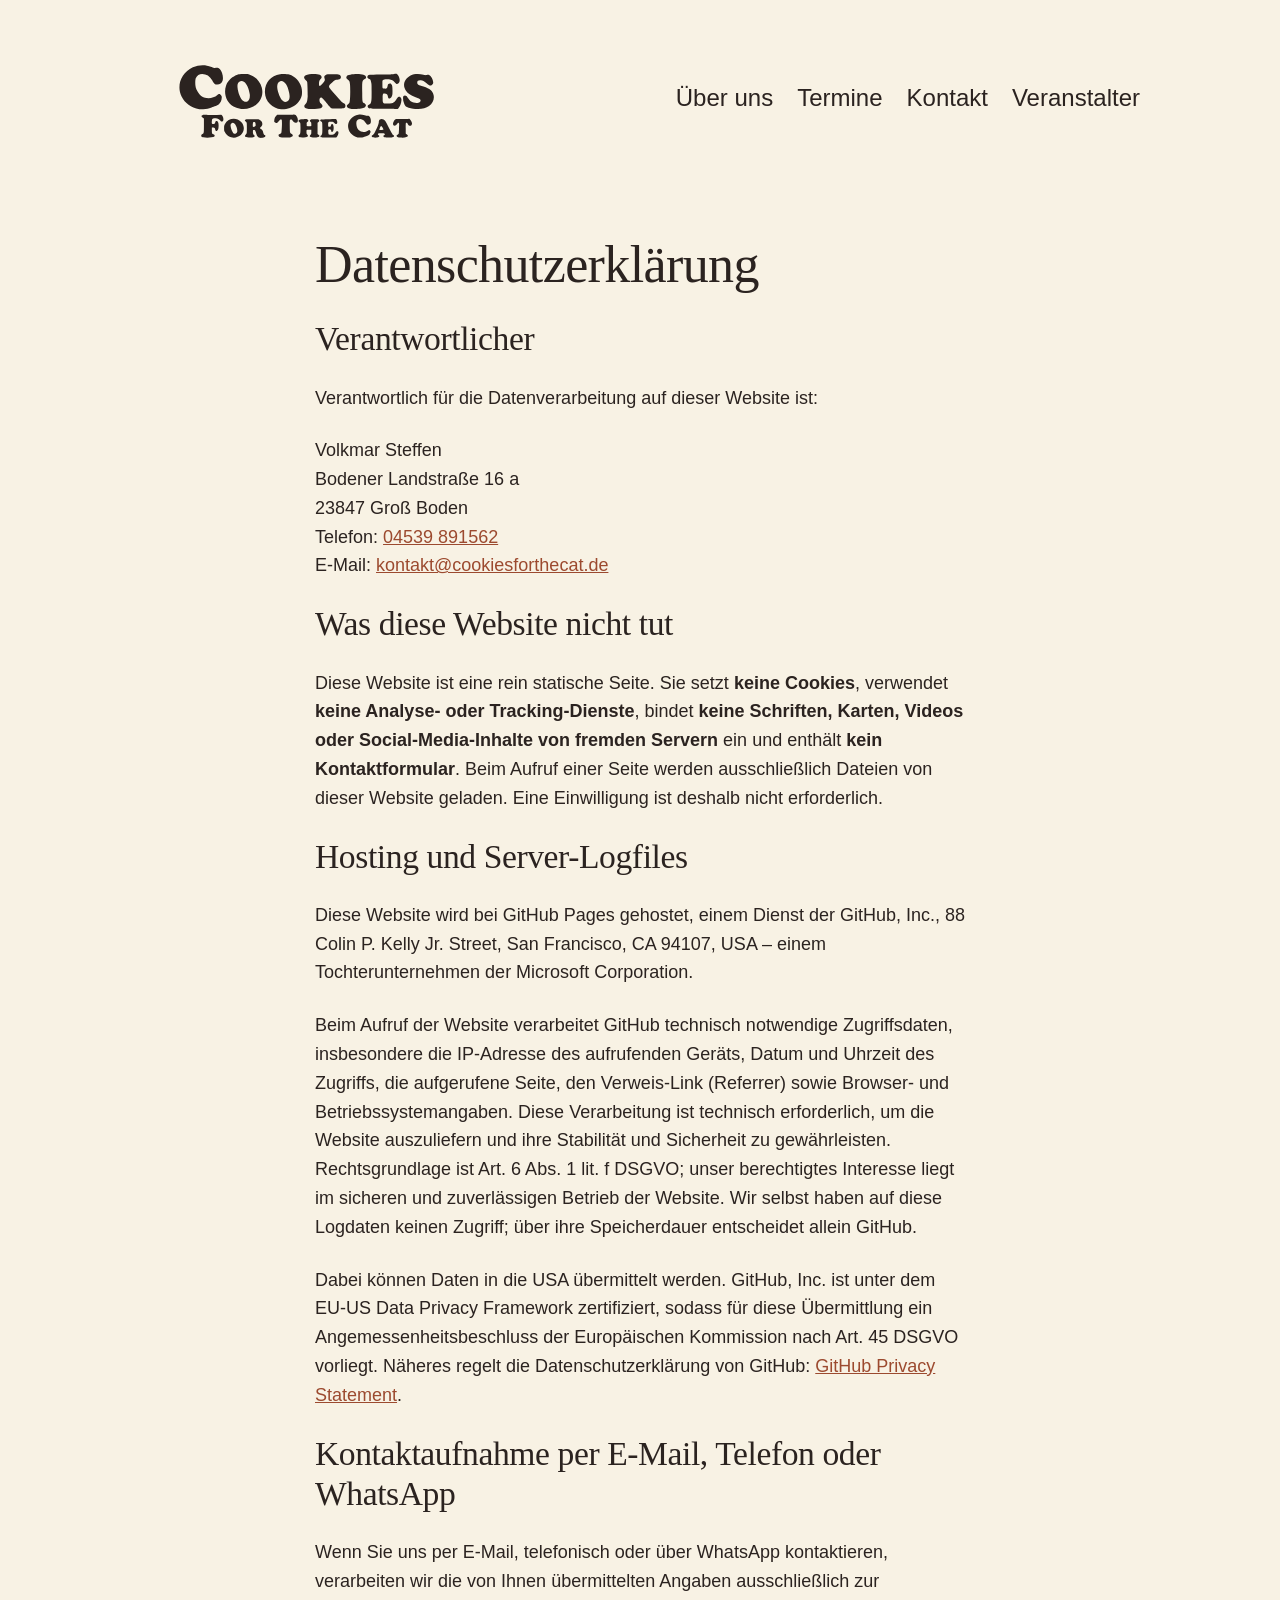
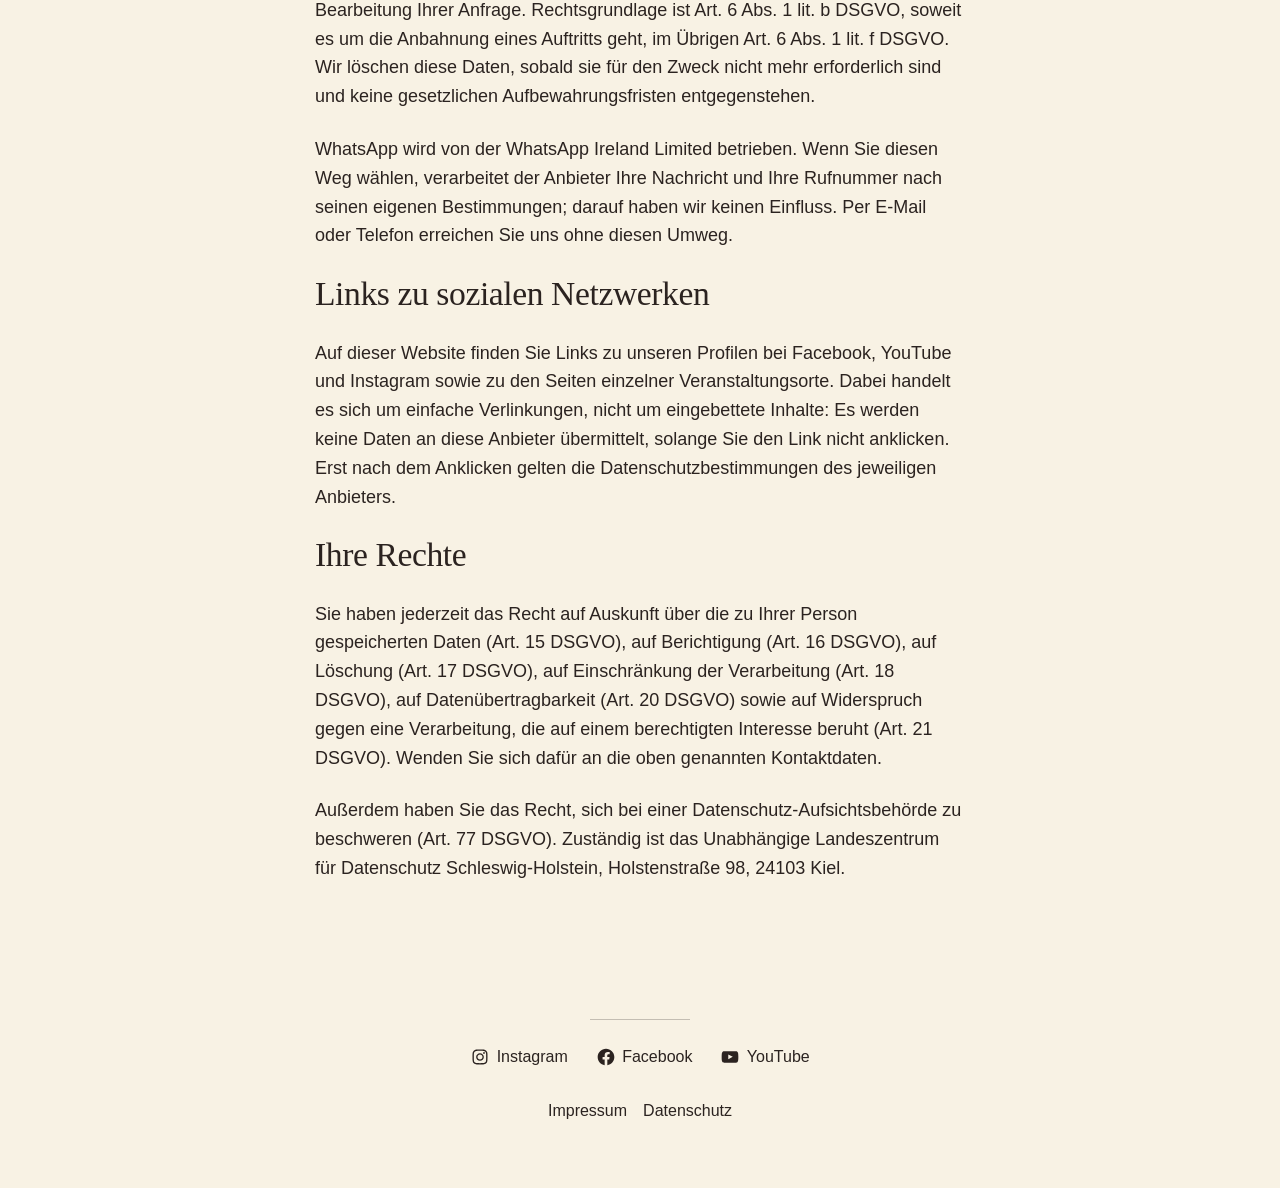
==== commit c561c96f: "Say that the mobile takes WhatsApp, and that WhatsApp means Meta Kontakt labels the number "Telefon " ====
--- a/datenschutz/index.html
+++ b/datenschutz/index.html
@@ -83,13 +83,18 @@
       vorliegt. Näheres regelt die Datenschutzerklärung von GitHub:
       <a href="https://docs.github.com/de/site-policy/privacy-policies/github-general-privacy-statement" rel="noopener" target="_blank">GitHub Privacy Statement</a>.</p>
 
-    <h2>Kontaktaufnahme per E-Mail oder Telefon</h2>
-    <p>Wenn Sie uns per E-Mail oder telefonisch kontaktieren, verarbeiten wir die
-      von Ihnen übermittelten Angaben ausschließlich zur Bearbeitung Ihrer Anfrage.
+    <h2>Kontaktaufnahme per E-Mail, Telefon oder WhatsApp</h2>
+    <p>Wenn Sie uns per E-Mail, telefonisch oder über WhatsApp kontaktieren,
+      verarbeiten wir die von Ihnen übermittelten Angaben ausschließlich zur
+      Bearbeitung Ihrer Anfrage.
       Rechtsgrundlage ist Art. 6 Abs. 1 lit. b DSGVO, soweit es um die Anbahnung
       eines Auftritts geht, im Übrigen Art. 6 Abs. 1 lit. f DSGVO. Wir löschen diese
       Daten, sobald sie für den Zweck nicht mehr erforderlich sind und keine
       gesetzlichen Aufbewahrungsfristen entgegenstehen.</p>
+    <p>WhatsApp wird von der WhatsApp Ireland Limited betrieben. Wenn Sie diesen
+      Weg wählen, verarbeitet der Anbieter Ihre Nachricht und Ihre Rufnummer nach
+      seinen eigenen Bestimmungen; darauf haben wir keinen Einfluss. Per E-Mail
+      oder Telefon erreichen Sie uns ohne diesen Umweg.</p>
 
     <h2>Links zu sozialen Netzwerken</h2>
     <p>Auf dieser Website finden Sie Links zu unseren Profilen bei Facebook, YouTube
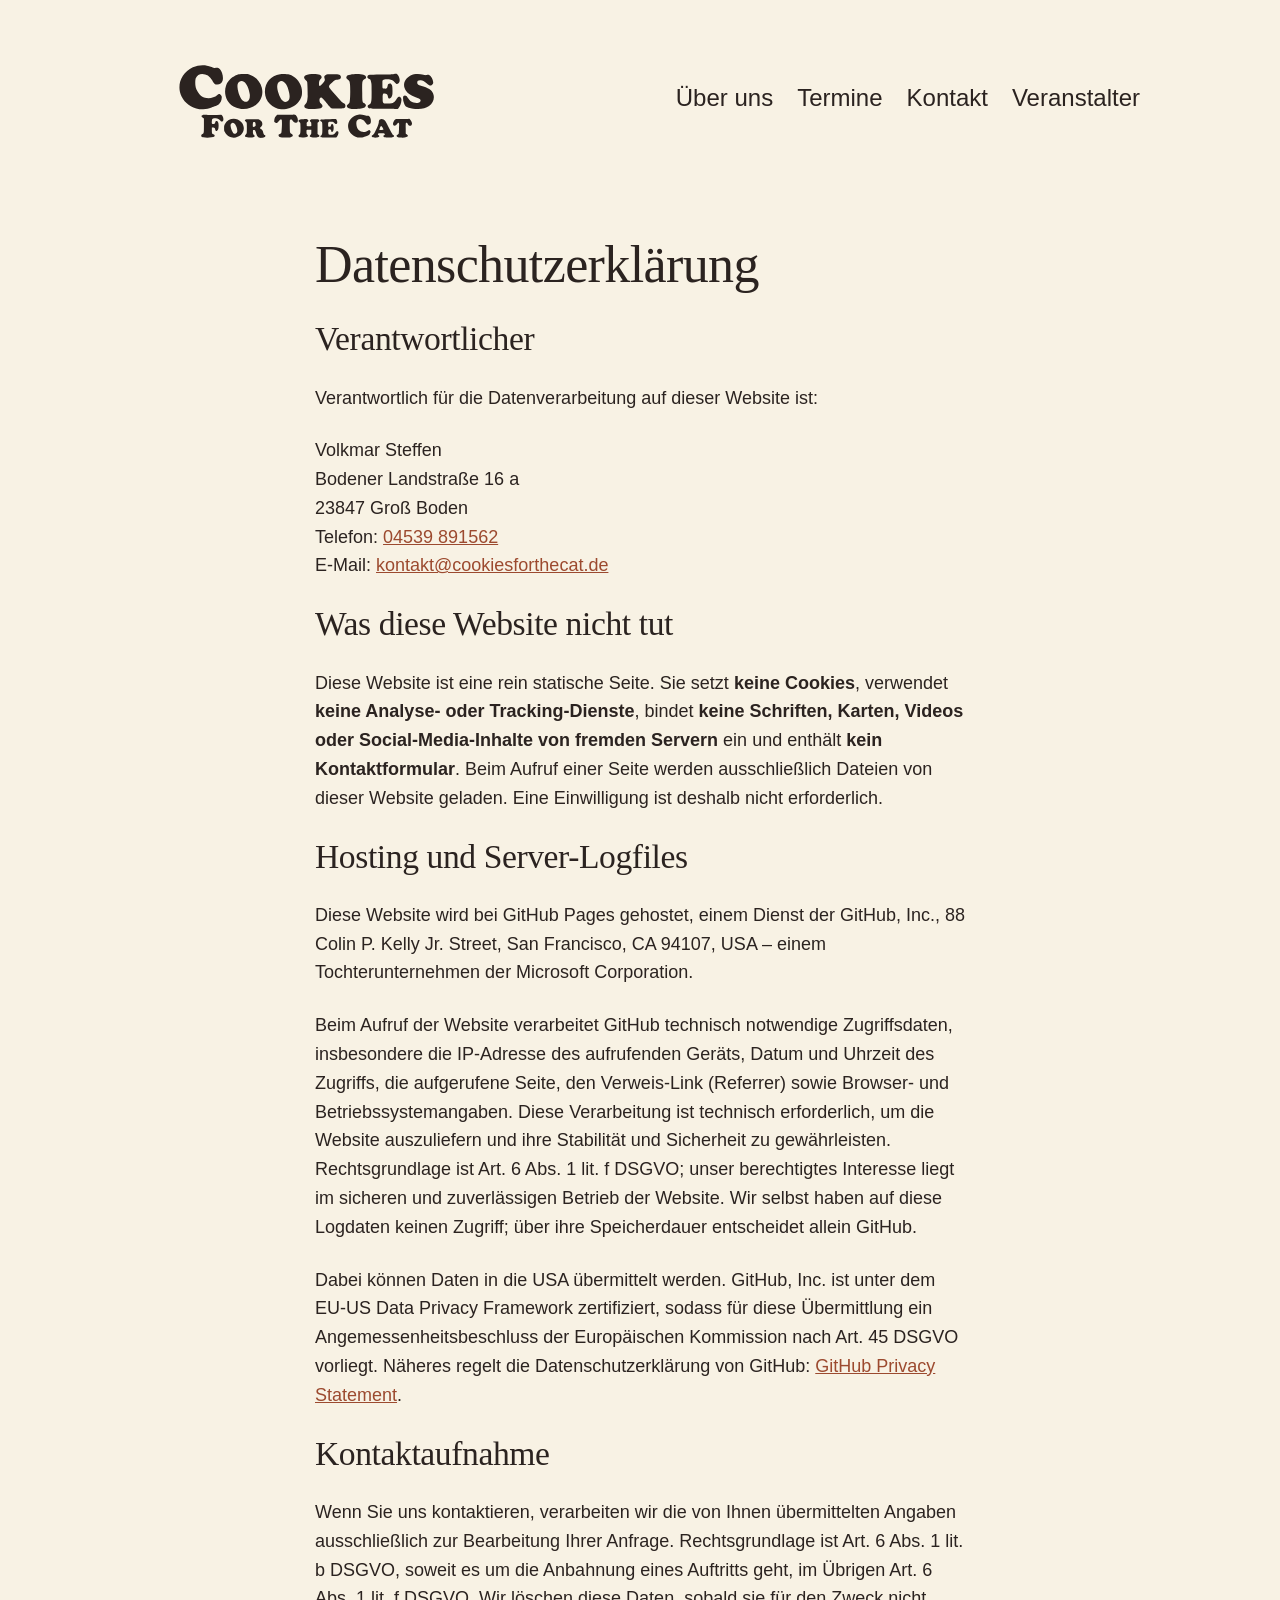
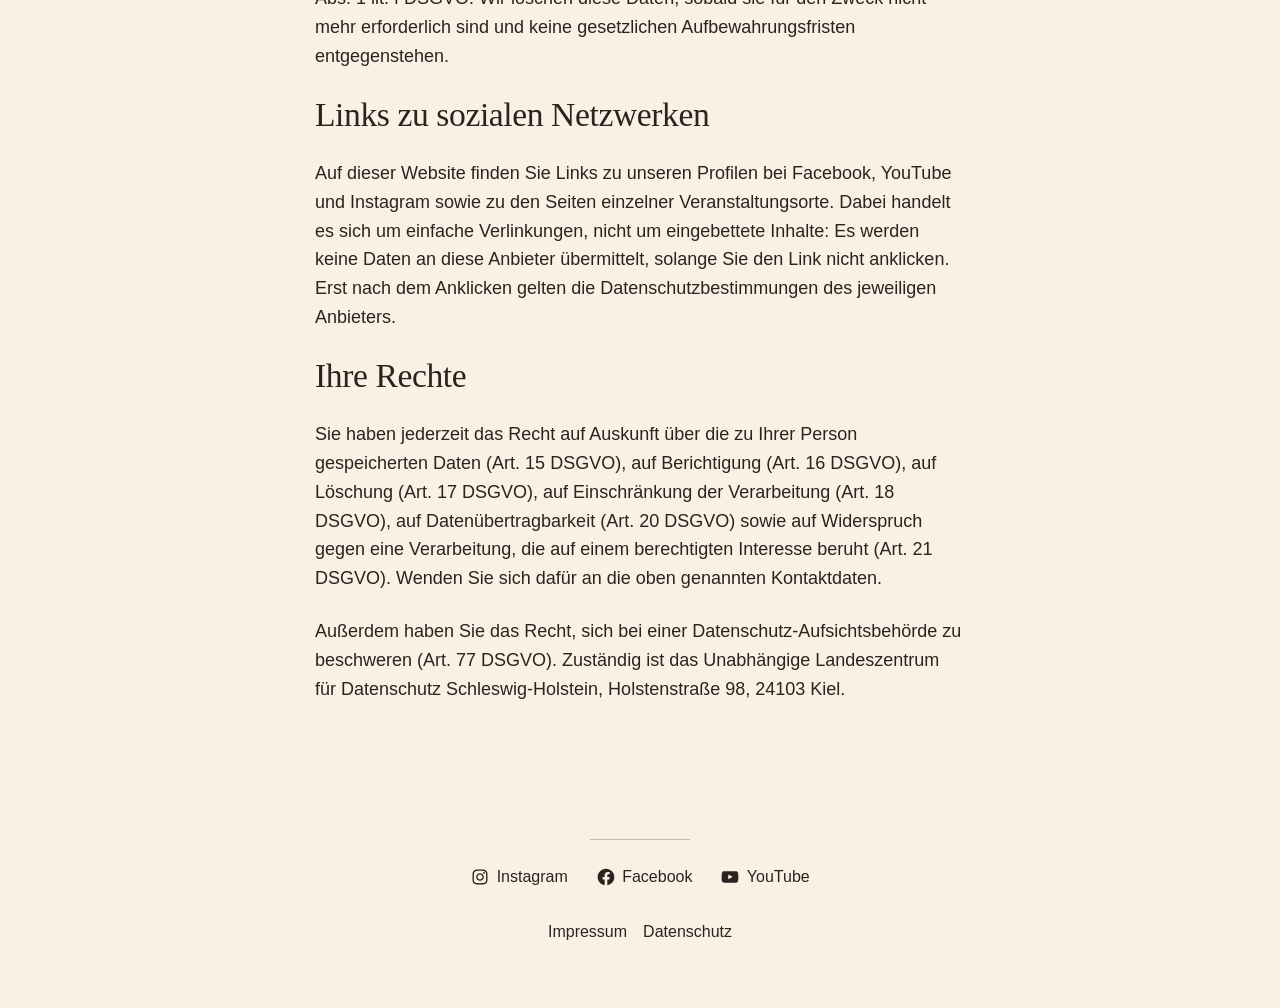
==== commit 437b5a25: "The contact section names no channel at all Art. 13 asks about the processing, not the route it arri" ====
--- a/datenschutz/index.html
+++ b/datenschutz/index.html
@@ -83,18 +83,13 @@
       vorliegt. Näheres regelt die Datenschutzerklärung von GitHub:
       <a href="https://docs.github.com/de/site-policy/privacy-policies/github-general-privacy-statement" rel="noopener" target="_blank">GitHub Privacy Statement</a>.</p>
 
-    <h2>Kontaktaufnahme per E-Mail, Telefon oder WhatsApp</h2>
-    <p>Wenn Sie uns per E-Mail, telefonisch oder über WhatsApp kontaktieren,
-      verarbeiten wir die von Ihnen übermittelten Angaben ausschließlich zur
-      Bearbeitung Ihrer Anfrage.
+    <h2>Kontaktaufnahme</h2>
+    <p>Wenn Sie uns kontaktieren, verarbeiten wir die von Ihnen übermittelten
+      Angaben ausschließlich zur Bearbeitung Ihrer Anfrage.
       Rechtsgrundlage ist Art. 6 Abs. 1 lit. b DSGVO, soweit es um die Anbahnung
       eines Auftritts geht, im Übrigen Art. 6 Abs. 1 lit. f DSGVO. Wir löschen diese
       Daten, sobald sie für den Zweck nicht mehr erforderlich sind und keine
       gesetzlichen Aufbewahrungsfristen entgegenstehen.</p>
-    <p>WhatsApp wird von der WhatsApp Ireland Limited betrieben. Wenn Sie diesen
-      Weg wählen, verarbeitet der Anbieter Ihre Nachricht und Ihre Rufnummer nach
-      seinen eigenen Bestimmungen; darauf haben wir keinen Einfluss. Per E-Mail
-      oder Telefon erreichen Sie uns ohne diesen Umweg.</p>
 
     <h2>Links zu sozialen Netzwerken</h2>
     <p>Auf dieser Website finden Sie Links zu unseren Profilen bei Facebook, YouTube
